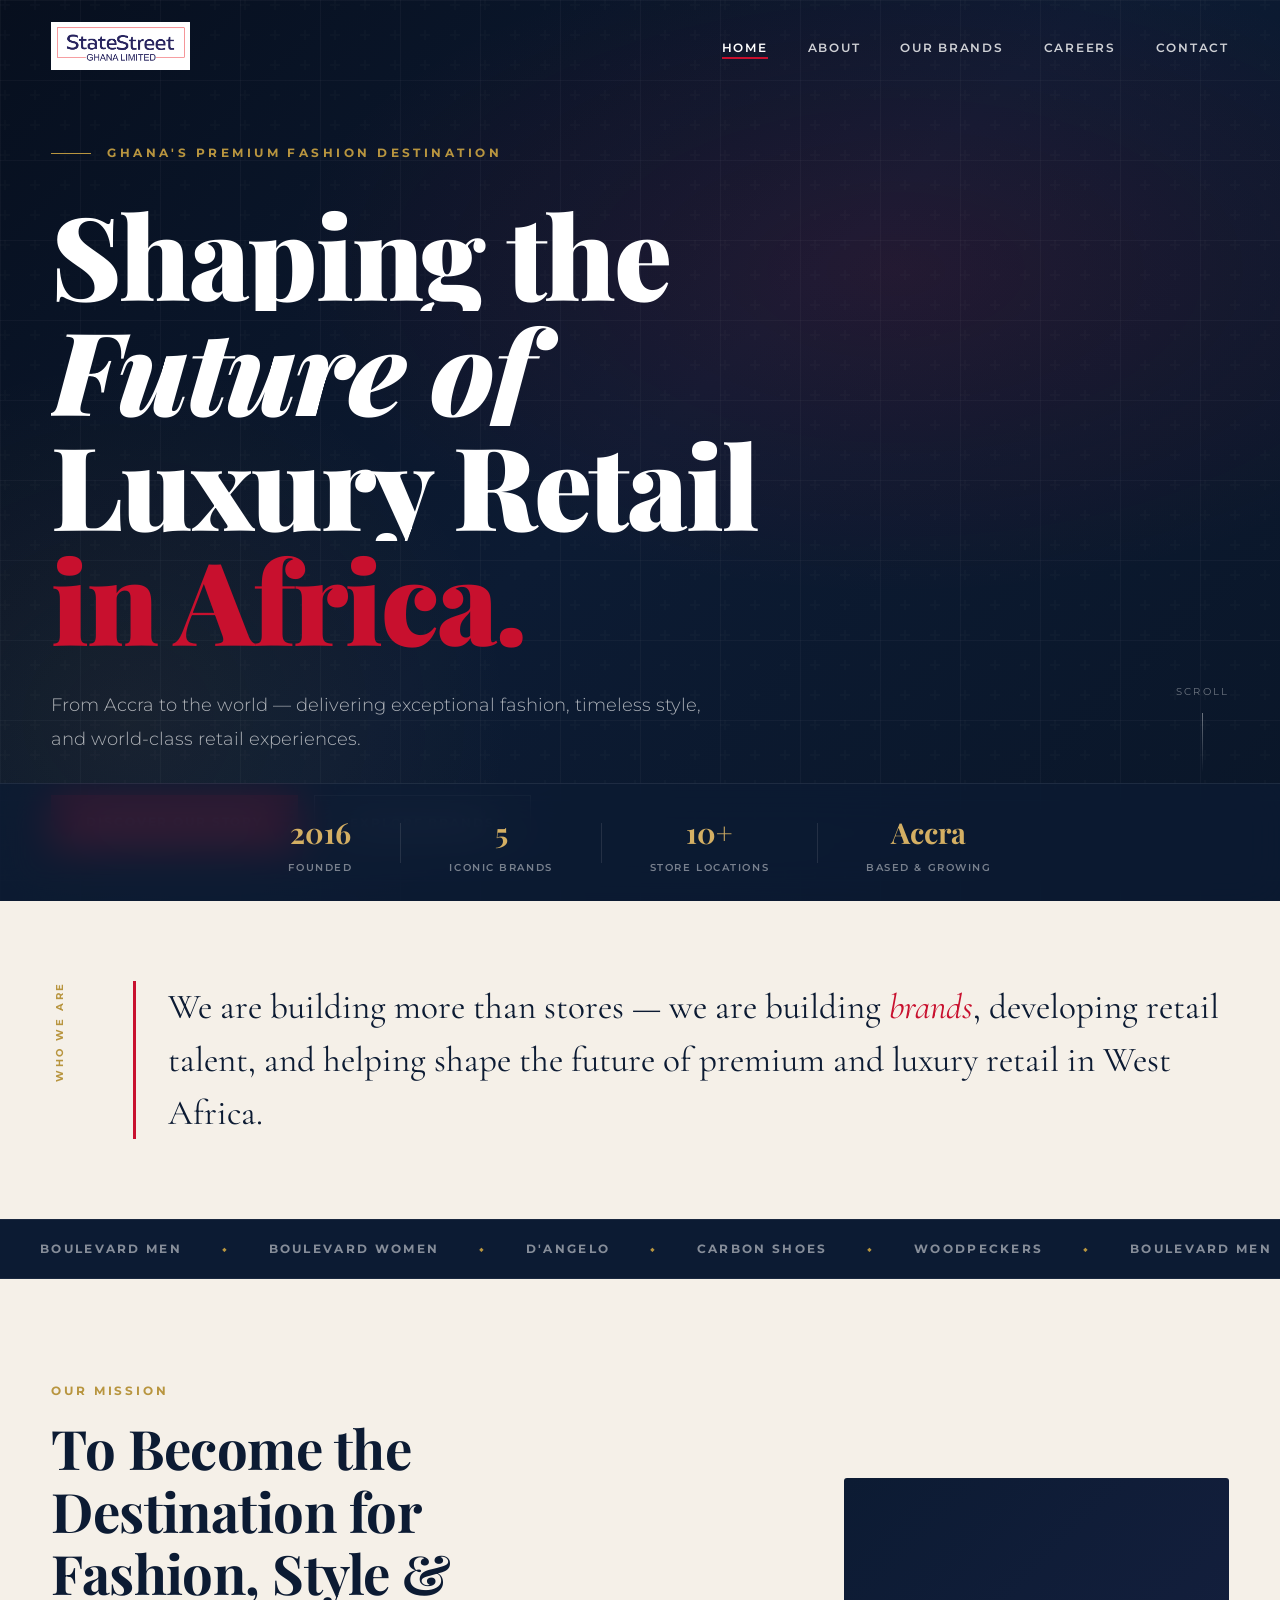
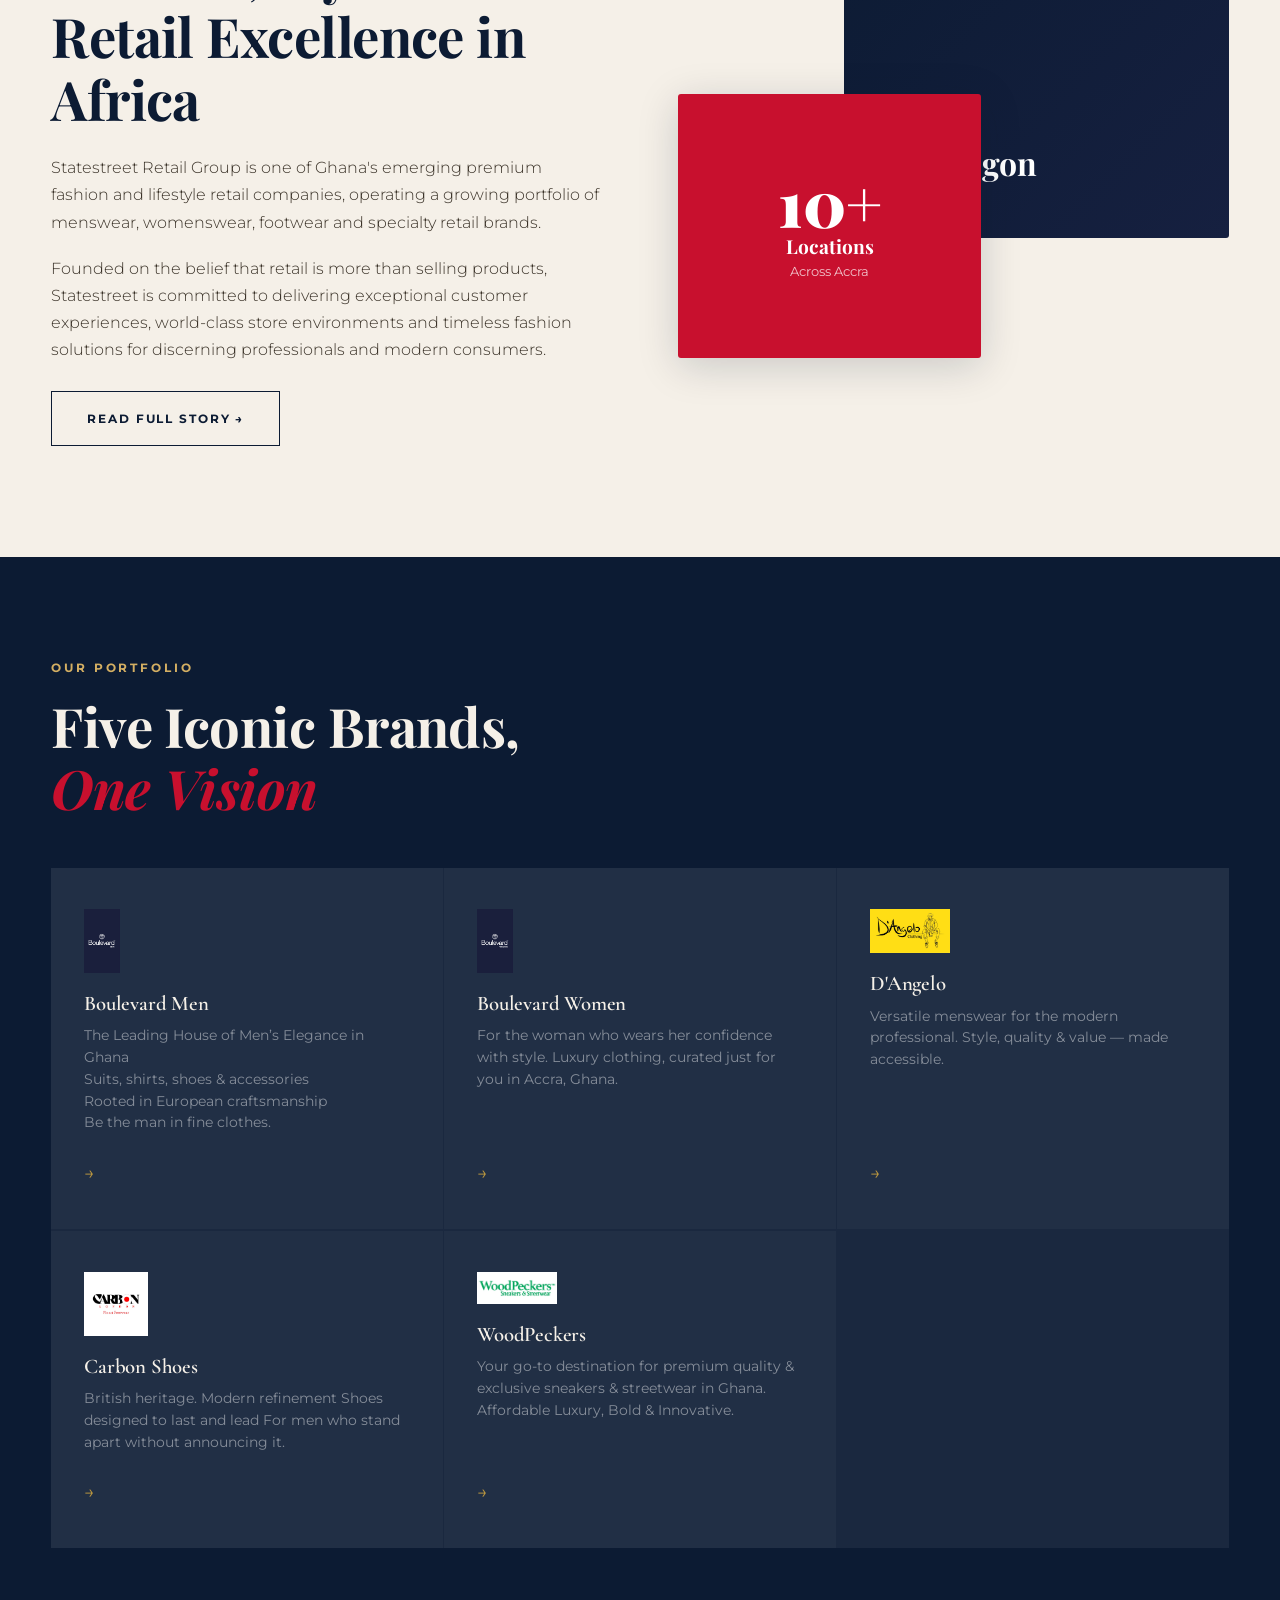
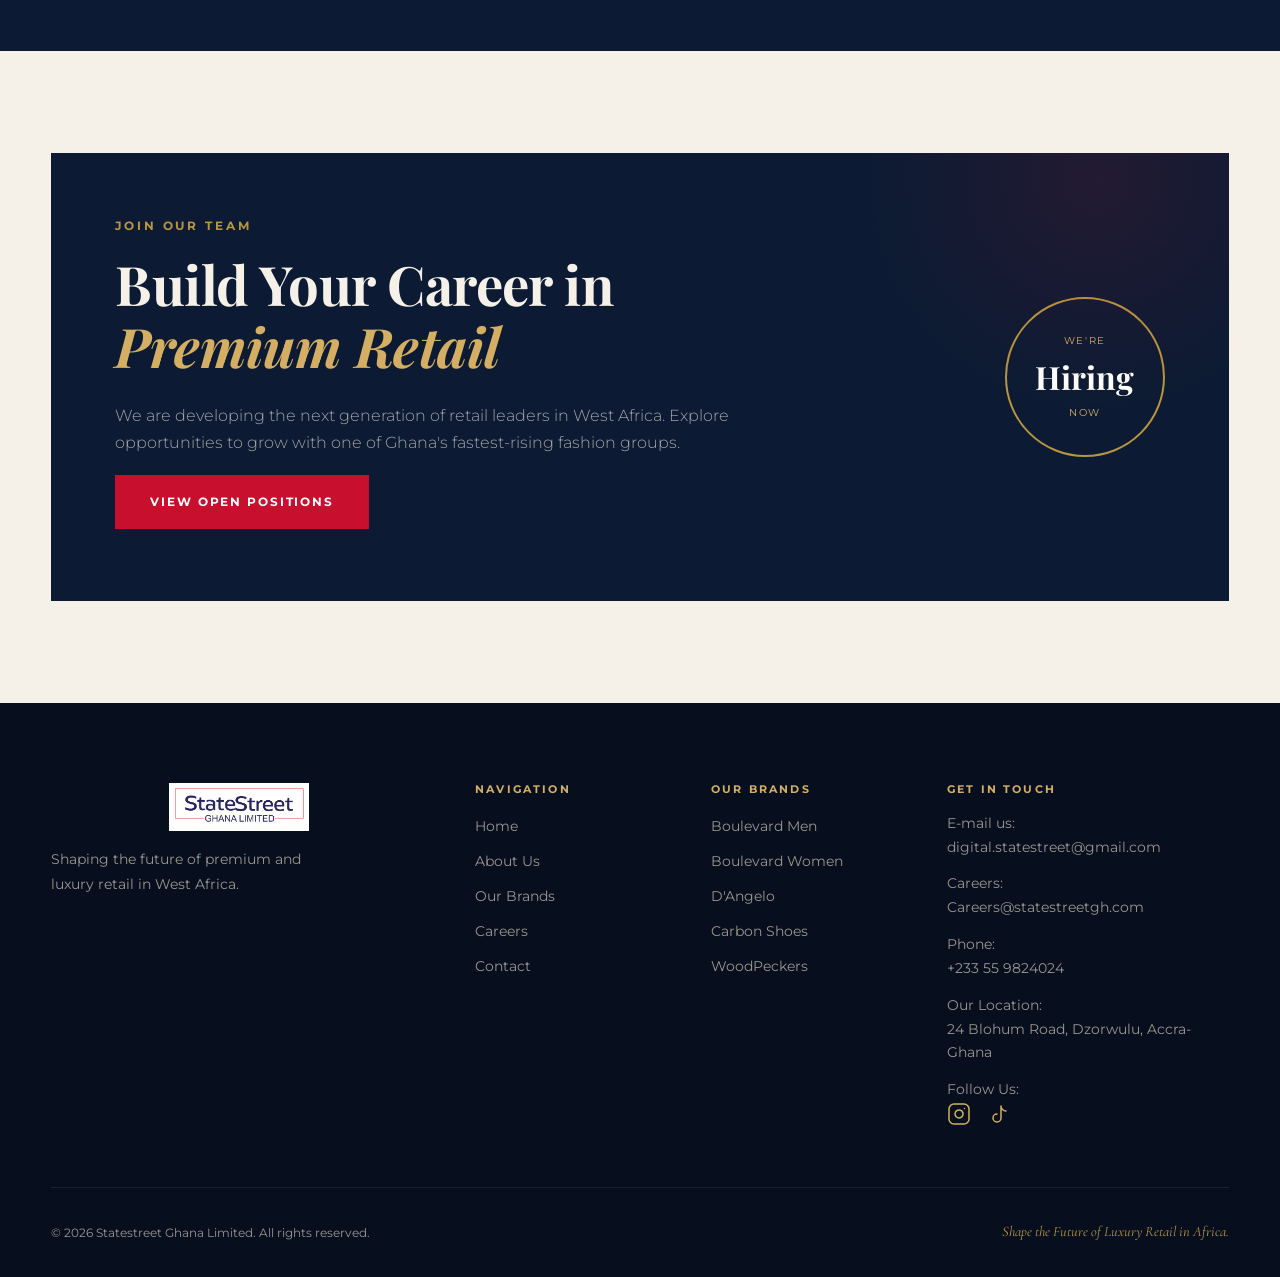
==== index.html @ 631b4ab9 "first commit" ====
<!DOCTYPE html>
<html lang="en">
<head>
  <meta charset="UTF-8" />
  <meta name="viewport" content="width=device-width, initial-scale=1.0" />
  <meta name="robots" content="index, follow" />
  <meta name="description" content="Statestreet Ghana Limited is a premium fashion destination in Accra, delivering luxury retail experiences across five curated brands." />
  <meta property="og:title" content="Statestreet Ghana Limited — Premium Fashion Retail" />
  <meta property="og:description" content="Statestreet Ghana Limited is a premium fashion destination in Accra, delivering luxury retail experiences across five curated brands." />
  <meta property="og:url" content="https://statestreetgh.com/" />
  <meta property="og:type" content="website" />
  <link rel="canonical" href="https://statestreetgh.com/" />
  <title>Statestreet Ghana Limited — Premium Fashion Retail</title>
  <link rel="stylesheet" href="css/global.css" />
  <link rel="stylesheet" href="css/home.css" />
  <link rel="preconnect" href="https://fonts.googleapis.com" />
  <link rel="preconnect" href="https://fonts.gstatic.com" crossorigin />
  <link href="https://fonts.googleapis.com/css2?family=Cormorant+Garamond:ital,wght@0,300;0,400;0,600;0,700;1,300;1,400&family=Montserrat:wght@300;400;500;600;700;800&family=Playfair+Display:ital,wght@0,700;0,900;1,700&display=swap" rel="stylesheet" />
</head>
<body>

  <!-- NAV -->
  <nav class="nav" id="mainNav">
    <div class="nav__logo"><a href="index.html"><img src="Statestreet.jpeg" alt="Statestreet logo" /></a></div>
    <button class="nav__hamburger" id="hamburger" aria-label="Menu">
      <span></span><span></span><span></span>
    </button>
    <ul class="nav__links" id="navLinks">
      <li><a href="index.html" class="active">Home</a></li>
      <li><a href="pages/about.html">About</a></li>
      <li><a href="pages/brands.html">Our Brands</a></li>
      <li><a href="pages/careers.html">Careers</a></li>
      <li><a href="pages/contact.html">Contact</a></li>
    </ul>
  </nav>

  <!-- HERO -->
  <section class="hero">
    <div class="hero__bg">
      <div class="hero__overlay"></div>
      <div class="hero__grid-lines"></div>
    </div>
    <div class="hero__content">
      <p class="hero__eyebrow">Ghana's Premium Fashion Destination</p>
      <h1 class="hero__title">
        <span class="line">Shaping the</span>
        <span class="line italic">Future of</span>
        <span class="line">Luxury Retail</span>
        <span class="line accent">in Africa.</span>
      </h1>
      <p class="hero__subtitle">
        From Accra to the world — delivering exceptional fashion, timeless style,<br />
        and world-class retail experiences.
      </p>
      <div class="hero__cta">
        <a href="pages/about.html" class="btn btn--primary">Discover Our Story</a>
        <a href="pages/brands.html" class="btn btn--ghost">Explore Brands</a>
      </div>
    </div>
    <div class="hero__scroll">
      <span>Scroll</span>
      <div class="scroll-line"></div>
    </div>
    <div class="hero__stat-strip">
      <div class="stat"><strong>2016</strong><span>Founded</span></div>
      <div class="stat-divider"></div>
      <div class="stat"><strong>5</strong><span>Iconic Brands</span></div>
      <div class="stat-divider"></div>
      <div class="stat"><strong>10+</strong><span>Store Locations</span></div>
      <div class="stat-divider"></div>
      <div class="stat"><strong>Accra</strong><span>Based & Growing</span></div>
    </div>
  </section>

  <!-- INTRO STATEMENT -->
  <section class="statement">
    <div class="container">
      <div class="statement__inner">
        <div class="statement__label">Who We Are</div>
        <blockquote class="statement__quote">
          We are building more than stores — we are building <em>brands</em>, developing retail talent, and helping shape the future of premium and luxury retail in West Africa.
        </blockquote>
      </div>
    </div>
  </section>

  <!-- BRANDS MARQUEE -->
  <section class="brands-marquee">
    <div class="marquee-track">
      <div class="marquee-inner">
        <span>Boulevard Men</span><span class="dot">◆</span>
        <span>Boulevard Women</span><span class="dot">◆</span>
        <span>D'Angelo</span><span class="dot">◆</span>
        <span>Carbon Shoes</span><span class="dot">◆</span>
        <span>WoodPeckers</span><span class="dot">◆</span>
        <span>Boulevard Men</span><span class="dot">◆</span>
        <span>Boulevard Women</span><span class="dot">◆</span>
        <span>D'Angelo</span><span class="dot">◆</span>
        <span>Carbon Shoes</span><span class="dot">◆</span>
        <span>WoodPeckers</span><span class="dot">◆</span>
      </div>
    </div>
  </section>

  <!-- ABOUT TEASER -->
  <section class="about-teaser section">
    <div class="container grid-2">
      <div class="about-teaser__text">
        <p class="section-label">Our Mission</p>
        <h2 class="section-title">To Become the Destination for Fashion, Style &amp; Retail Excellence in Africa</h2>
        <p class="body-text">
          Statestreet Retail Group is one of Ghana's emerging premium fashion and lifestyle retail companies, operating a growing portfolio of menswear, womenswear, footwear and specialty retail brands.
        </p>
        <p class="body-text">
          Founded on the belief that retail is more than selling products, Statestreet is committed to delivering exceptional customer experiences, world-class store environments and timeless fashion solutions for discerning professionals and modern consumers.
        </p>
        <a href="pages/about.html" class="btn btn--outlined">Read Full Story →</a>
      </div>
      <div class="about-teaser__visual">
        <div class="visual-card visual-card--1">
          <div class="vc-inner">
            <span class="vc-year">Est. 2016</span>
            <span class="vc-title">East Legon</span>
            <span class="vc-sub">Where it began</span>
          </div>
        </div>
        <div class="visual-card visual-card--2">
          <div class="vc-inner">
            <span class="vc-num">10+</span>
            <span class="vc-title">Locations</span>
            <span class="vc-sub">Across Accra</span>
          </div>
        </div>
      </div>
    </div>
  </section>

  <!-- BRANDS GRID -->
  <section class="brands-section section section--dark">
    <div class="container">
      <p class="section-label light">Our Portfolio</p>
      <h2 class="section-title light">Five Iconic Brands,<br /><em>One Vision</em></h2>
      <div class="brands-grid">
        <a href="pages/brands.html" class="brand-card">
          <div class="brand-card__icon"><img src="BoulevardMen.PNG" alt="Boulevard Men logo" /></div>
          <h3>Boulevard Men</h3>
          <p>The Leading House of Men’s Elegance in Ghana </p>
          <p>Suits, shirts, shoes & accessories</p>
          <p>Rooted in European craftsmanship</p>
          <p>Be the man in fine clothes.</p>
          <span class="brand-card__arrow">→</span>
        </a>
        <a href="pages/brands.html" class="brand-card">
          <div class="brand-card__icon"><img src="BoulevardWomen.PNG" alt="Boulevard Women logo" /></div>
          <h3>Boulevard Women</h3>
          <p>For the woman who wears her confidence with style. 
             Luxury clothing, curated just for you in Accra, Ghana.</p>
          <span class="brand-card__arrow">→</span>
        </a>
        <a href="pages/brands.html" class="brand-card">
          <div class="brand-card__icon"><img src="D'angelo.JPG.jpeg" alt="D'Angelo logo" /></div>
          <h3>D'Angelo</h3>
          <p>Versatile menswear for the modern professional.
             Style, quality & value — made accessible.</p>
          <span class="brand-card__arrow">→</span>
        </a>
        <a href="pages/brands.html" class="brand-card">
          <div class="brand-card__icon"><img src="Carbon.JPG.jpeg" alt="Carbon Shoes logo" /></div>
          <h3>Carbon Shoes</h3>
          <p>British heritage. Modern refinement
             Shoes designed to last and lead
             For men who stand apart without announcing it.</p>
          <span class="brand-card__arrow">→</span>
        </a>
        <a href="pages/brands.html" class="brand-card">
          <div class="brand-card__icon"><img src="Woodpeckers.PNG" alt="WoodPeckers logo" /></div>
          <h3>WoodPeckers</h3>
          <p>Your go-to destination for premium quality & exclusive sneakers & streetwear in Ghana.
            Affordable Luxury, Bold & Innovative.</p>
          <span class="brand-card__arrow">→</span>
        </a>
      </div>
    </div>
  </section>

  <!-- CAREERS CTA -->
  <section class="careers-cta section">
    <div class="container">
      <div class="careers-cta__inner">
        <div class="careers-cta__text">
          <p class="section-label">Join Our Team</p>
          <h2 class="section-title">Build Your Career in<br /><em>Premium Retail</em></h2>
          <p class="body-text">We are developing the next generation of retail leaders in West Africa. Explore opportunities to grow with one of Ghana's fastest-rising fashion groups.</p>
          <a href="pages/careers.html" class="btn btn--primary">View Open Positions</a>
        </div>
        <div class="careers-cta__badge">
          <div class="badge-ring">
            <span>We're</span>
            <strong>Hiring</strong>
            <span>Now</span>
          </div>
        </div>
      </div>
    </div>
  </section>

  <!-- FOOTER -->
  <footer class="footer">
    <div class="container">
      <div class="footer__top">
        <div class="footer__brand">
          <div class="footer__logo"><img src="Statestreet.jpeg" alt="Statestreet logo" /></div>
          <p>Shaping the future of premium and luxury retail in West Africa.</p>
        </div>
        <div class="footer__links">
          <h4>Navigation</h4>
          <ul>
            <li><a href="index.html">Home</a></li>
            <li><a href="pages/about.html">About Us</a></li>
            <li><a href="pages/brands.html">Our Brands</a></li>
            <li><a href="pages/careers.html">Careers</a></li>
            <li><a href="pages/contact.html">Contact</a></li>
          </ul>
        </div>
        <div class="footer__links">
          <h4>Our Brands</h4>
          <ul>
            <li><a href="pages/brands.html">Boulevard Men</a></li>
            <li><a href="pages/brands.html">Boulevard Women</a></li>
            <li><a href="pages/brands.html">D'Angelo</a></li>
            <li><a href="pages/brands.html">Carbon Shoes</a></li>
            <li><a href="pages/brands.html">WoodPeckers</a></li>
          </ul>
        </div>
        <div class="footer__contact">
          <h4>Get In Touch</h4>
          <p>E-mail us:<br /><a href="mailto:digital.statestreet@gmail.com">digital.statestreet@gmail.com</a></p>
          <p>Careers:<br /><a href="mailto:Careers@statestreetgh.com">Careers@statestreetgh.com</a></p>
          <p>Phone:<br /><a href="tel:+233559824024">+233 55 9824024</a></p>
          <p>Our Location:<br />24 Blohum Road, Dzorwulu, Accra-Ghana</p>
          <p>Follow Us:<br />
            <!-- Instagram -->
            <a href="https://www.instagram.com/statestreet.retailgroup" target="_blank" rel="noopener" class="footer-social-btn" aria-label="Instagram">
              <svg viewBox="0 0 24 24" stroke-linecap="round" stroke-linejoin="round"><rect x="2" y="2" width="20" height="20" rx="5"/><path d="M16 11.37A4 4 0 1 1 12.63 8 4 4 0 0 1 16 11.37z"/><line x1="17.5" y1="6.5" x2="17.51" y2="6.5"/></svg>
            </a>
            <!-- TikTok -->
            <a href="https://www.tiktok.com/@statestreetretailgroup?is_from_webapp=1&sender_device=pcheir" target="_blank" rel="noopener" class="footer-social-btn" aria-label="TikTok">
              <svg viewBox="0 0 24 24" stroke-linecap="round" stroke-linejoin="round"><path d="M9 12a4 4 0 1 0 4 4V4a5 5 0 0 0 5 5"/></svg>
            </a>
          </p>
        </div>
      </div>
      <div class="footer__bottom">
        <p>&copy; 2026 Statestreet Ghana Limited. All rights reserved.</p>
        <p class="footer__tagline">Shape the Future of Luxury Retail in Africa.</p>
      </div>
    </div>
  </footer>

  <script src="js/nav.js"></script>
  <script src="js/animations.js"></script>
</body>
</html>
---- css/global.css ----
/* ============================================================
   STATESTREET GHANA LIMITED — GLOBAL STYLES
   Colors: Navy #0C1B33 | Red #C8102E | Gold #B8953F | Cream #F5F0E8
   ============================================================ */

*, *::before, *::after { box-sizing: border-box; margin: 0; padding: 0; }

:root {
  --navy:      #0C1B33;
  --navy-deep: #070F1E;
  --navy-mid:  #162040;
  --red:       #C8102E;
  --red-dark:  #A00D24;
  --gold:      #B8953F;
  --gold-light:#D4AF63;
  --cream:     #F5F0E8;
  --white:     #FFFFFF;
  --grey-light:#E8E4DC;
  --grey-mid:  #9A9590;
  --text-dark: #1A1208;

  --font-display: 'Playfair Display', Georgia, serif;
  --font-heading: 'Cormorant Garamond', Georgia, serif;
  --font-body:    'Montserrat', sans-serif;

  --radius: 2px;
  --transition: 0.35s cubic-bezier(0.4, 0, 0.2, 1);
  --shadow: 0 8px 40px rgba(12,27,51,0.18);
  --shadow-gold: 0 4px 24px rgba(184,149,63,0.25);
}

html { scroll-behavior: smooth; }

body {
  font-family: var(--font-body);
  background: var(--cream);
  color: var(--navy);
  overflow-x: hidden;
  font-size: 16px;
  line-height: 1.7;
}

/* ── TYPOGRAPHY ── */
h1, h2, h3, h4 {
  font-family: var(--font-display);
  line-height: 1.15;
  letter-spacing: -0.01em;
}

.section-label {
  font-family: var(--font-body);
  font-size: 0.72rem;
  font-weight: 700;
  letter-spacing: 0.25em;
  text-transform: uppercase;
  color: var(--gold);
  margin-bottom: 1rem;
  display: block;
}
.section-label.light { color: var(--gold-light); }

.section-title {
  font-size: clamp(2rem, 5vw, 3.4rem);
  font-weight: 700;
  color: var(--navy);
  margin-bottom: 1.5rem;
}
.section-title.light { color: var(--cream); }
.section-title em { font-style: italic; color: var(--red); }

.body-text {
  font-size: 1rem;
  color: #3A3228;
  margin-bottom: 1.2rem;
  font-weight: 300;
  max-width: 56ch;
}

/* ── LAYOUT ── */
.container {
  max-width: 1280px;
  margin: 0 auto;
  padding: 0 clamp(1.2rem, 4vw, 4rem);
}

.section {
  padding: clamp(4rem, 8vw, 8rem) 0;
}
.section--dark {
  background: var(--navy);
}

.grid-2 {
  display: grid;
  grid-template-columns: 1fr 1fr;
  gap: clamp(2rem, 6vw, 6rem);
  align-items: center;
}

/* ── BUTTONS ── */
.btn {
  display: inline-block;
  font-family: var(--font-body);
  font-size: 0.78rem;
  font-weight: 700;
  letter-spacing: 0.15em;
  text-transform: uppercase;
  padding: 1rem 2.2rem;
  text-decoration: none;
  transition: var(--transition);
  cursor: pointer;
  border: none;
  position: relative;
  overflow: hidden;
}

.btn--primary {
  background: var(--red);
  color: var(--white);
}
.btn--primary::after {
  content: '';
  position: absolute;
  inset: 0;
  background: var(--red-dark);
  transform: scaleX(0);
  transform-origin: left;
  transition: transform 0.3s ease;
  z-index: 0;
}
.btn--primary:hover::after { transform: scaleX(1); }
.btn--primary span, .btn--primary { z-index: 1; }
.btn--primary:hover { color: var(--white); }

.btn--ghost {
  background: transparent;
  color: var(--white);
  border: 1.5px solid rgba(255,255,255,0.5);
}
.btn--ghost:hover {
  background: rgba(255,255,255,0.1);
  border-color: var(--white);
}

.btn--outlined {
  background: transparent;
  color: var(--navy);
  border: 1.5px solid var(--navy);
  margin-top: 0.5rem;
}
.btn--outlined:hover {
  background: var(--navy);
  color: var(--cream);
}

/* ── NAV ── */
.nav {
  position: fixed;
  top: 0;
  left: 0;
  right: 0;
  z-index: 1000;
  display: flex;
  align-items: center;
  justify-content: space-between;
  padding: 1.4rem clamp(1.2rem, 4vw, 4rem);
  transition: background 0.4s ease, padding 0.4s ease, box-shadow 0.4s ease;
}
.nav.scrolled {
  background: var(--navy-deep);
  padding-top: 1rem;
  padding-bottom: 1rem;
  box-shadow: 0 4px 30px rgba(0,0,0,0.4);
}

.nav__logo a {
  text-decoration: none;
  display: flex;
  flex-direction: column;
  line-height: 1;
}
.nav__logo img,
.footer__logo img {
  width: auto;
  max-height: 3rem;
  max-width: 10rem;
  object-fit: contain;
  display: block;
}
.footer__logo {
  display: flex;
  align-items: center;
}
.logo-state {
  font-family: var(--font-display);
  font-size: 1.5rem;
  font-weight: 700;
  color: var(--white);
  letter-spacing: 0.02em;
}
.logo-state em {
  font-style: italic;
  color: var(--red);
}
.logo-sub {
  font-family: var(--font-body);
  font-size: 0.5rem;
  letter-spacing: 0.3em;
  text-transform: uppercase;
  color: var(--gold-light);
  margin-top: 2px;
}

.nav__links {
  list-style: none;
  display: flex;
  gap: 2.5rem;
}
.nav__links a {
  font-family: var(--font-body);
  font-size: 0.72rem;
  font-weight: 600;
  letter-spacing: 0.15em;
  text-transform: uppercase;
  color: rgba(255,255,255,0.8);
  text-decoration: none;
  transition: color 0.25s;
  position: relative;
}
.nav__links a::after {
  content: '';
  position: absolute;
  bottom: -4px;
  left: 0;
  right: 0;
  height: 1.5px;
  background: var(--red);
  transform: scaleX(0);
  transition: transform 0.3s ease;
}
.nav__links a:hover,
.nav__links a.active { color: var(--white); }
.nav__links a:hover::after,
.nav__links a.active::after { transform: scaleX(1); }

.nav__hamburger {
  display: none;
  flex-direction: column;
  gap: 5px;
  background: none;
  border: none;
  cursor: pointer;
  padding: 4px;
}
.nav__hamburger span {
  display: block;
  width: 24px;
  height: 2px;
  background: var(--white);
  transition: var(--transition);
}

/* ── FOOTER ── */
.footer {
  background: var(--navy-deep);
  color: var(--grey-mid);
  padding: 5rem 0 2rem;
}
.footer__top {
  display: grid;
  grid-template-columns: 2fr 1fr 1fr 1.5fr;
  gap: 3rem;
  padding-bottom: 3rem;
  border-bottom: 1px solid rgba(255,255,255,0.08);
  margin-bottom: 2rem;
}
.footer__brand p {
  font-size: 0.9rem;
  margin-top: 1rem;
  line-height: 1.7;
  max-width: 28ch;
}
.footer__logo {
  display: flex;
  flex-direction: column;
  margin-bottom: 0.5rem;
}
.footer h4 {
  font-family: var(--font-body);
  font-size: 0.68rem;
  font-weight: 700;
  letter-spacing: 0.2em;
  text-transform: uppercase;
  color: var(--gold-light);
  margin-bottom: 1rem;
}
.footer-social-btn {
  display: inline-block;
  width: 1.5rem;
  height: 1.5rem;
  margin-right: 0.8rem;
  vertical-align: middle;
}
.footer-social-btn svg {
  width: 100%;
  height: 100%;
  stroke: var(--gold-light);
  stroke-width: 1.5;
  fill: none;
  transition: stroke 0.3s ease;
}
.footer-social-btn:hover svg {
  stroke: var(--red);
}
.footer ul { list-style: none; }
.footer ul li { margin-bottom: 0.5rem; }
.footer a {
  color: var(--grey-mid);
  text-decoration: none;
  font-size: 0.88rem;
  transition: color 0.25s;
}
.footer a:hover { color: var(--white); }
.footer__contact p {
  font-size: 0.88rem;
  margin-bottom: 0.8rem;
}
.footer__bottom {
  display: flex;
  justify-content: space-between;
  align-items: center;
  font-size: 0.78rem;
}
.footer__tagline {
  font-family: var(--font-heading);
  font-style: italic;
  color: var(--gold);
  font-size: 0.9rem;
}

/* ── ANIMATIONS ── */
.fade-in {
  opacity: 0;
  transform: translateY(30px);
  transition: opacity 0.7s ease, transform 0.7s ease;
}
.fade-in.visible {
  opacity: 1;
  transform: translateY(0);
}
.fade-in-delay-1 { transition-delay: 0.15s; }
.fade-in-delay-2 { transition-delay: 0.3s; }
.fade-in-delay-3 { transition-delay: 0.45s; }

/* ── MOBILE ── */
@media (max-width: 900px) {
  .grid-2 { grid-template-columns: 1fr; }
  .footer__top { grid-template-columns: 1fr 1fr; }
}
@media (max-width: 680px) {
  .nav__links {
    display: none;
    flex-direction: column;
    position: absolute;
    top: 100%;
    left: 0; right: 0;
    background: var(--navy-deep);
    padding: 2rem clamp(1.2rem, 4vw, 4rem);
    gap: 1.4rem;
  }
  .nav__links.open { display: flex; }
  .nav__hamburger { display: flex; }
  .footer__top { grid-template-columns: 1fr; gap: 2rem; }
  .footer__bottom { flex-direction: column; gap: 0.5rem; text-align: center; }
}
---- css/home.css ----
/* ============================================================
   HOME PAGE STYLES
   ============================================================ */

/* ── HERO ── */
.hero {
  position: relative;
  min-height: 100vh;
  display: flex;
  flex-direction: column;
  justify-content: center;
  overflow: hidden;
  background: var(--navy-deep);
}

.hero__bg {
  position: absolute;
  inset: 0;
  background:
    radial-gradient(ellipse 80% 60% at 70% 30%, rgba(200,16,46,0.12) 0%, transparent 60%),
    radial-gradient(ellipse 60% 80% at 10% 80%, rgba(184,149,63,0.08) 0%, transparent 50%),
    linear-gradient(135deg, #070F1E 0%, #0C1B33 50%, #0A1628 100%);
}

.hero__overlay {
  position: absolute;
  inset: 0;
  background: url("data:image/svg+xml,%3Csvg width='60' height='60' viewBox='0 0 60 60' xmlns='http://www.w3.org/2000/svg'%3E%3Cg fill='none' fill-rule='evenodd'%3E%3Cg fill='%23ffffff' fill-opacity='0.015'%3E%3Cpath d='M36 34v-4h-2v4h-4v2h4v4h2v-4h4v-2h-4zm0-30V0h-2v4h-4v2h4v4h2V6h4V4h-4zM6 34v-4H4v4H0v2h4v4h2v-4h4v-2H6zM6 4V0H4v4H0v2h4v4h2V6h4V4H6z'/%3E%3C/g%3E%3C/g%3E%3C/svg%3E");
}

.hero__grid-lines {
  position: absolute;
  inset: 0;
  background-image:
    linear-gradient(rgba(255,255,255,0.03) 1px, transparent 1px),
    linear-gradient(90deg, rgba(255,255,255,0.03) 1px, transparent 1px);
  background-size: 80px 80px;
}

.hero__content {
  position: relative;
  z-index: 2;
  padding: clamp(1.2rem, 4vw, 4rem);
  padding-top: 9rem;
  max-width: 1280px;
  margin: 0 auto;
  width: 100%;
}

.hero__eyebrow {
  font-family: var(--font-body);
  font-size: 0.72rem;
  font-weight: 700;
  letter-spacing: 0.3em;
  text-transform: uppercase;
  color: var(--gold);
  margin-bottom: 2rem;
  display: flex;
  align-items: center;
  gap: 1rem;
  animation: fadeSlideUp 0.8s ease 0.2s both;
}
.hero__eyebrow::before {
  content: '';
  width: 40px;
  height: 1px;
  background: var(--gold);
}

.hero__title {
  font-family: var(--font-display);
  font-size: clamp(3rem, 9vw, 8rem);
  font-weight: 900;
  line-height: 1.0;
  color: var(--white);
  margin-bottom: 2rem;
  letter-spacing: -0.02em;
}
.hero__title .line {
  display: block;
  overflow: hidden;
}
.hero__title .line:nth-child(1) { animation: fadeSlideUp 0.8s ease 0.3s both; }
.hero__title .line:nth-child(2) { animation: fadeSlideUp 0.8s ease 0.45s both; }
.hero__title .line:nth-child(3) { animation: fadeSlideUp 0.8s ease 0.6s both; }
.hero__title .line:nth-child(4) { animation: fadeSlideUp 0.8s ease 0.75s both; }
.hero__title .italic { font-style: italic; }
.hero__title .accent { color: var(--red); }

.hero__subtitle {
  font-size: clamp(0.95rem, 1.8vw, 1.15rem);
  color: rgba(255,255,255,0.65);
  margin-bottom: 2.5rem;
  font-weight: 300;
  line-height: 1.8;
  animation: fadeSlideUp 0.8s ease 0.9s both;
}

.hero__cta {
  display: flex;
  gap: 1rem;
  flex-wrap: wrap;
  animation: fadeSlideUp 0.8s ease 1.05s both;
}

.hero__scroll {
  position: absolute;
  bottom: 8rem;
  right: clamp(1.2rem, 4vw, 4rem);
  display: flex;
  flex-direction: column;
  align-items: center;
  gap: 0.75rem;
  color: rgba(255,255,255,0.4);
  font-size: 0.65rem;
  letter-spacing: 0.2em;
  text-transform: uppercase;
  z-index: 2;
  animation: fadeSlideUp 1s ease 1.4s both;
}
.scroll-line {
  width: 1px;
  height: 60px;
  background: linear-gradient(to bottom, rgba(255,255,255,0.4), transparent);
  animation: scrollPulse 2s ease infinite;
}

.hero__stat-strip {
  position: absolute;
  bottom: 0;
  left: 0;
  right: 0;
  z-index: 2;
  background: rgba(12,27,51,0.8);
  backdrop-filter: blur(20px);
  border-top: 1px solid rgba(255,255,255,0.08);
  display: flex;
  align-items: center;
  justify-content: center;
  gap: 0;
  animation: fadeSlideUp 0.8s ease 1.2s both;
}
.stat {
  display: flex;
  flex-direction: column;
  align-items: center;
  padding: 1.5rem 3rem;
  text-align: center;
}
.stat strong {
  font-family: var(--font-display);
  font-size: 1.8rem;
  font-weight: 700;
  color: var(--gold-light);
}
.stat span {
  font-size: 0.65rem;
  font-weight: 600;
  letter-spacing: 0.15em;
  text-transform: uppercase;
  color: rgba(255,255,255,0.45);
  margin-top: 2px;
}
.stat-divider {
  width: 1px;
  height: 40px;
  background: rgba(255,255,255,0.1);
}

/* ── STATEMENT ── */
.statement {
  padding: 5rem 0;
  background: var(--cream);
}
.statement__inner {
  display: flex;
  gap: 4rem;
  align-items: flex-start;
}
.statement__label {
  font-family: var(--font-body);
  font-size: 0.65rem;
  font-weight: 700;
  letter-spacing: 0.25em;
  text-transform: uppercase;
  color: var(--gold);
  writing-mode: vertical-lr;
  transform: rotate(180deg);
  flex-shrink: 0;
  padding-top: 0.5rem;
}
.statement__quote {
  font-family: var(--font-heading);
  font-size: clamp(1.4rem, 3vw, 2.2rem);
  font-weight: 400;
  line-height: 1.5;
  color: var(--navy);
  border-left: 3px solid var(--red);
  padding-left: 2rem;
  font-style: normal;
}
.statement__quote em {
  font-style: italic;
  color: var(--red);
}

/* ── BRANDS MARQUEE ── */
.brands-marquee {
  background: var(--navy);
  padding: 1.2rem 0;
  overflow: hidden;
  border-top: 1px solid rgba(255,255,255,0.06);
  border-bottom: 1px solid rgba(255,255,255,0.06);
}
.marquee-track { overflow: hidden; }
.marquee-inner {
  display: flex;
  gap: 0;
  white-space: nowrap;
  animation: marqueeScroll 28s linear infinite;
}
.marquee-inner span {
  font-family: var(--font-body);
  font-size: 0.72rem;
  font-weight: 700;
  letter-spacing: 0.2em;
  text-transform: uppercase;
  color: rgba(255,255,255,0.5);
  padding: 0 2.5rem;
}
.marquee-inner .dot {
  color: var(--gold);
  font-size: 0.5rem;
  padding: 0;
  display: flex;
  align-items: center;
}

/* ── ABOUT TEASER ── */
.about-teaser__visual {
  position: relative;
  height: 480px;
}
.visual-card {
  position: absolute;
  border-radius: 3px;
}
.visual-card--1 {
  width: 70%;
  height: 75%;
  background: linear-gradient(135deg, var(--navy) 0%, var(--navy-mid) 100%);
  top: 0;
  right: 0;
  display: flex;
  align-items: flex-end;
  padding: 2rem;
}
.visual-card--2 {
  width: 55%;
  height: 55%;
  background: var(--red);
  bottom: 0;
  left: 0;
  display: flex;
  align-items: center;
  justify-content: center;
  box-shadow: var(--shadow);
}
.vc-inner {
  display: flex;
  flex-direction: column;
}
.vc-year {
  font-family: var(--font-body);
  font-size: 0.65rem;
  letter-spacing: 0.2em;
  text-transform: uppercase;
  color: var(--gold-light);
  margin-bottom: 0.3rem;
}
.vc-title {
  font-family: var(--font-display);
  font-size: 2rem;
  font-weight: 700;
  color: var(--white);
  line-height: 1;
}
.vc-sub {
  font-size: 0.8rem;
  color: rgba(255,255,255,0.6);
  margin-top: 0.3rem;
}
.visual-card--2 .vc-inner { text-align: center; }
.vc-num {
  font-family: var(--font-display);
  font-size: 4rem;
  font-weight: 900;
  color: var(--white);
  line-height: 1;
}
.visual-card--2 .vc-title {
  font-size: 1.2rem;
  margin-top: 0.2rem;
}
.visual-card--2 .vc-sub { color: rgba(255,255,255,0.75); }

/* ── BRANDS GRID ── */
.brands-grid {
  display: grid;
  grid-template-columns: repeat(3, 1fr);
  gap: 1.5px;
  margin-top: 3rem;
  background: rgba(255,255,255,0.06);
}
.brand-card {
  background: rgba(255,255,255,0.03);
  padding: 2.5rem 2rem;
  text-decoration: none;
  display: flex;
  flex-direction: column;
  transition: background 0.3s ease;
  position: relative;
  overflow: hidden;
  border: 1.5px solid transparent;
}
.brand-card::before {
  content: '';
  position: absolute;
  bottom: 0;
  left: 0;
  right: 0;
  height: 2px;
  background: var(--red);
  transform: scaleX(0);
  transform-origin: left;
  transition: transform 0.35s ease;
}
.brand-card:hover { background: rgba(255,255,255,0.06); }
.brand-card:hover::before { transform: scaleX(1); }

.brand-card__icon {
  font-family: var(--font-display);
  font-size: 2.5rem;
  font-weight: 900;
  color: rgba(184,149,63,0.15);
  line-height: 1;
  margin-bottom: 1.2rem;
  transition: color 0.3s;
}
.brand-card__icon img {
  width: auto;
  max-width: 5rem;
  max-height: 4rem;
  object-fit: contain;
  display: block;
}
.brand-card:hover .brand-card__icon { color: rgba(184,149,63,0.35); }
.brand-card h3 {
  font-family: var(--font-heading);
  font-size: 1.3rem;
  font-weight: 600;
  color: var(--cream);
  margin-bottom: 0.6rem;
}
.brand-card p {
  font-size: 0.85rem;
  color: rgba(255,255,255,0.45);
  line-height: 1.6;
  flex: 1;
}
.brand-card__arrow {
  display: inline-block;
  margin-top: 1.5rem;
  font-size: 1.1rem;
  color: var(--gold);
  transform: translateX(0);
  transition: transform 0.3s ease;
}
.brand-card:hover .brand-card__arrow { transform: translateX(6px); }

/* ── CAREERS CTA ── */
.careers-cta__inner {
  display: flex;
  align-items: center;
  justify-content: space-between;
  gap: 4rem;
  padding: 4rem;
  background: var(--navy);
  position: relative;
  overflow: hidden;
}
.careers-cta__inner::before {
  content: '';
  position: absolute;
  top: -50%;
  right: -10%;
  width: 500px;
  height: 500px;
  background: radial-gradient(ellipse, rgba(200,16,46,0.12) 0%, transparent 65%);
  pointer-events: none;
}
.careers-cta .section-title,
.careers-cta .body-text { color: var(--cream); }
.careers-cta .body-text { color: rgba(245,240,232,0.65); }
.careers-cta .section-title em { color: var(--gold-light); }

.badge-ring {
  width: 160px;
  height: 160px;
  border-radius: 50%;
  border: 2px solid var(--gold);
  display: flex;
  flex-direction: column;
  align-items: center;
  justify-content: center;
  flex-shrink: 0;
  text-align: center;
  animation: badgeSpin 20s linear infinite;
}
.badge-ring span {
  font-family: var(--font-body);
  font-size: 0.65rem;
  letter-spacing: 0.15em;
  text-transform: uppercase;
  color: var(--gold-light);
}
.badge-ring strong {
  font-family: var(--font-display);
  font-size: 2rem;
  color: var(--white);
  display: block;
}

/* ── KEYFRAMES ── */
@keyframes fadeSlideUp {
  from { opacity: 0; transform: translateY(20px); }
  to   { opacity: 1; transform: translateY(0); }
}
@keyframes marqueeScroll {
  from { transform: translateX(0); }
  to   { transform: translateX(-50%); }
}
@keyframes scrollPulse {
  0%,100% { opacity: 0.4; transform: scaleY(1); }
  50%      { opacity: 1;   transform: scaleY(1.1); }
}
@keyframes badgeSpin {
  from { transform: rotate(0deg); }
  to   { transform: rotate(360deg); }
}

/* ── RESPONSIVE ── */
@media (max-width: 900px) {
  .about-teaser__visual { height: 340px; }
  .brands-grid { grid-template-columns: repeat(2, 1fr); }
  .statement__inner { flex-direction: column; gap: 1.5rem; }
  .statement__label { writing-mode: horizontal-tb; transform: none; }
  .statement__quote { border-left: none; border-top: 3px solid var(--red); padding-left: 0; padding-top: 1rem; }
  .careers-cta__inner { flex-direction: column; text-align: center; padding: 3rem 2rem; }
  .stat { padding: 1.2rem 1.5rem; }
}
@media (max-width: 600px) {
  .hero__stat-strip { flex-wrap: wrap; }
  .brands-grid { grid-template-columns: 1fr; }
  .hero__title { font-size: clamp(2.5rem, 14vw, 5rem); }
}
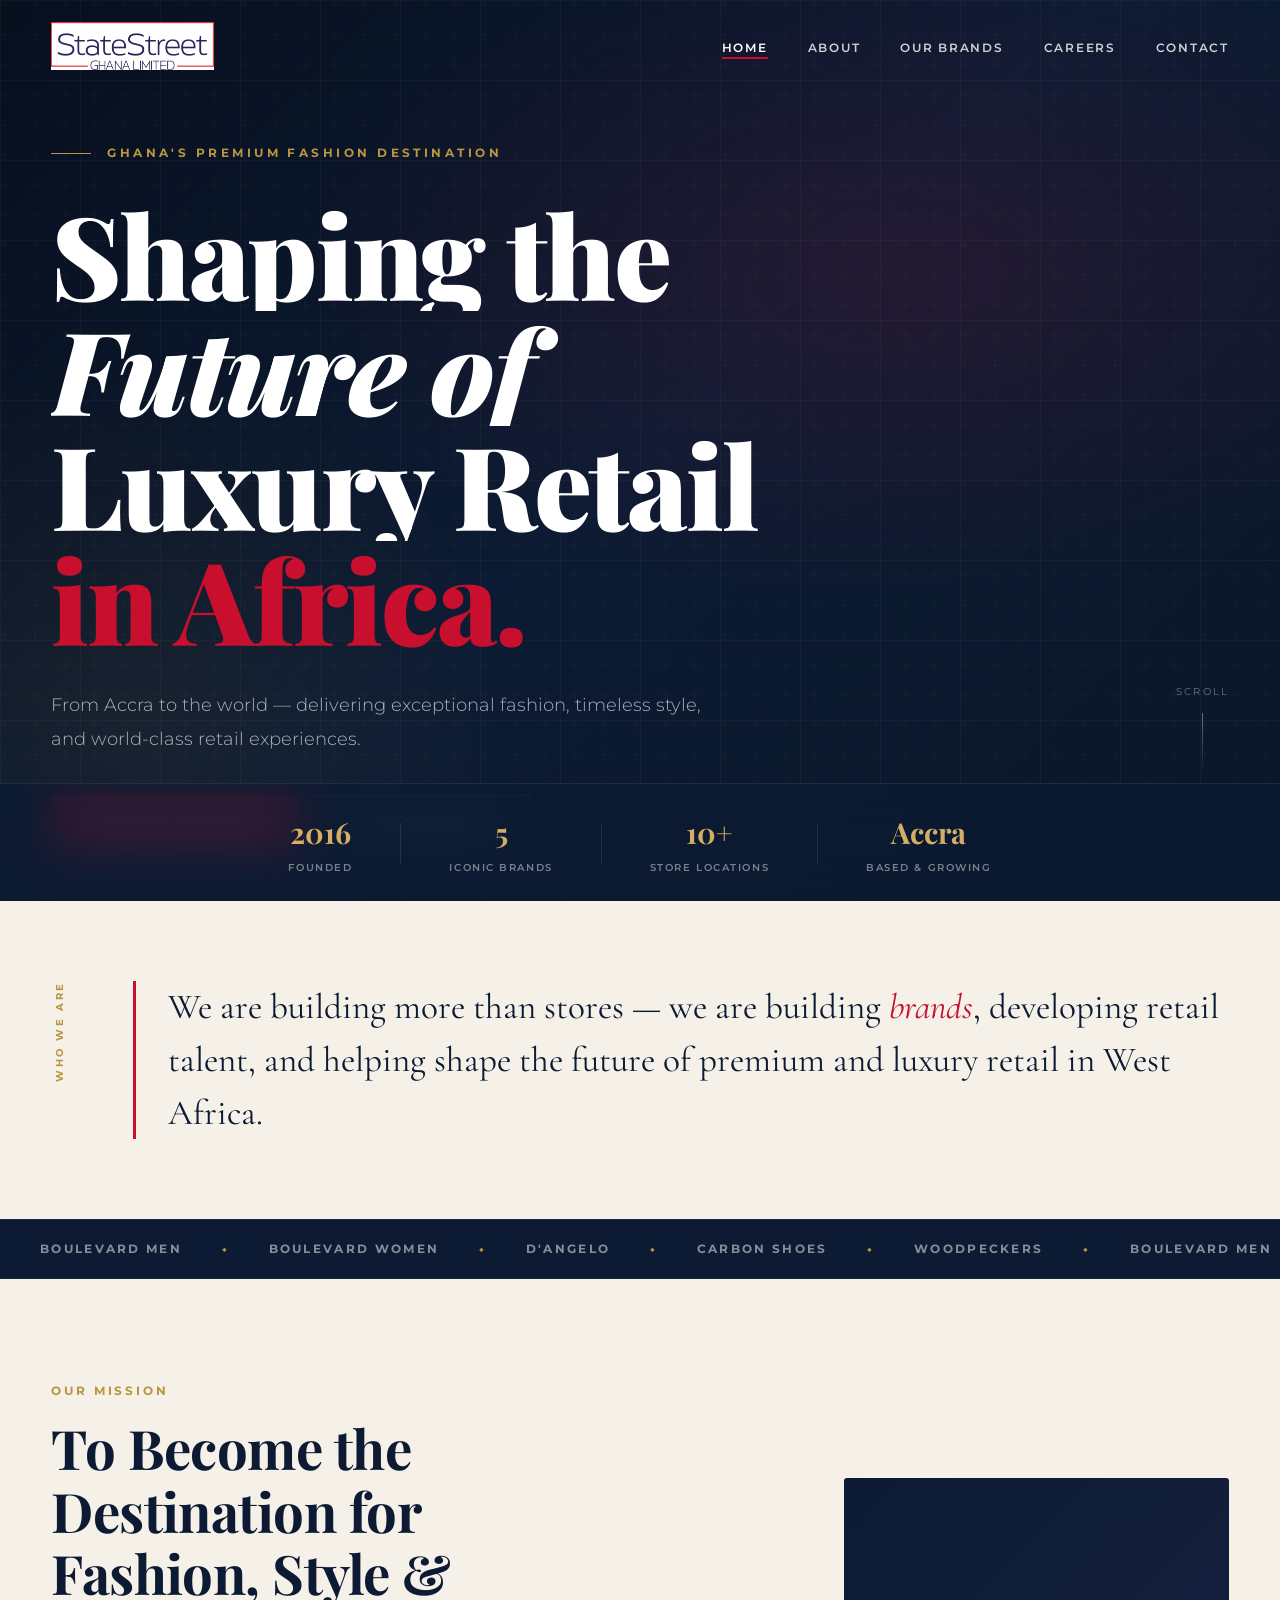
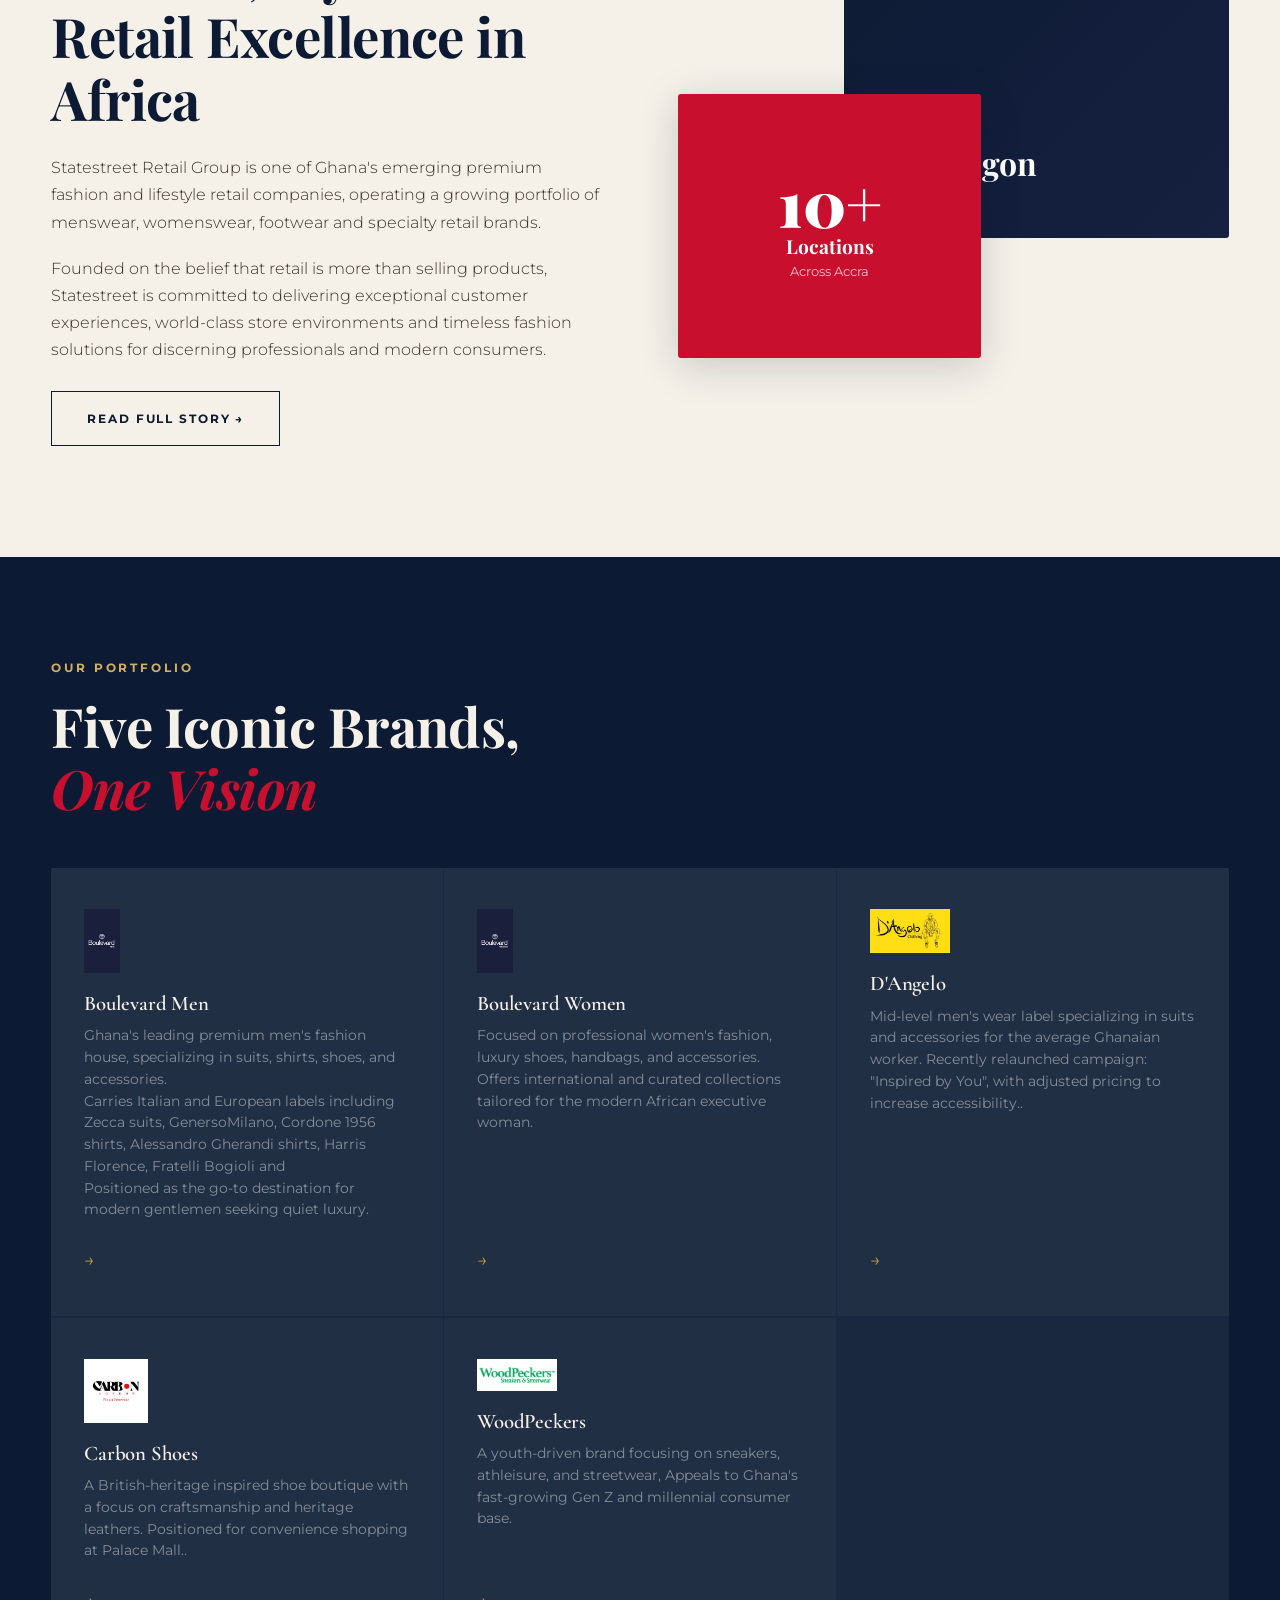
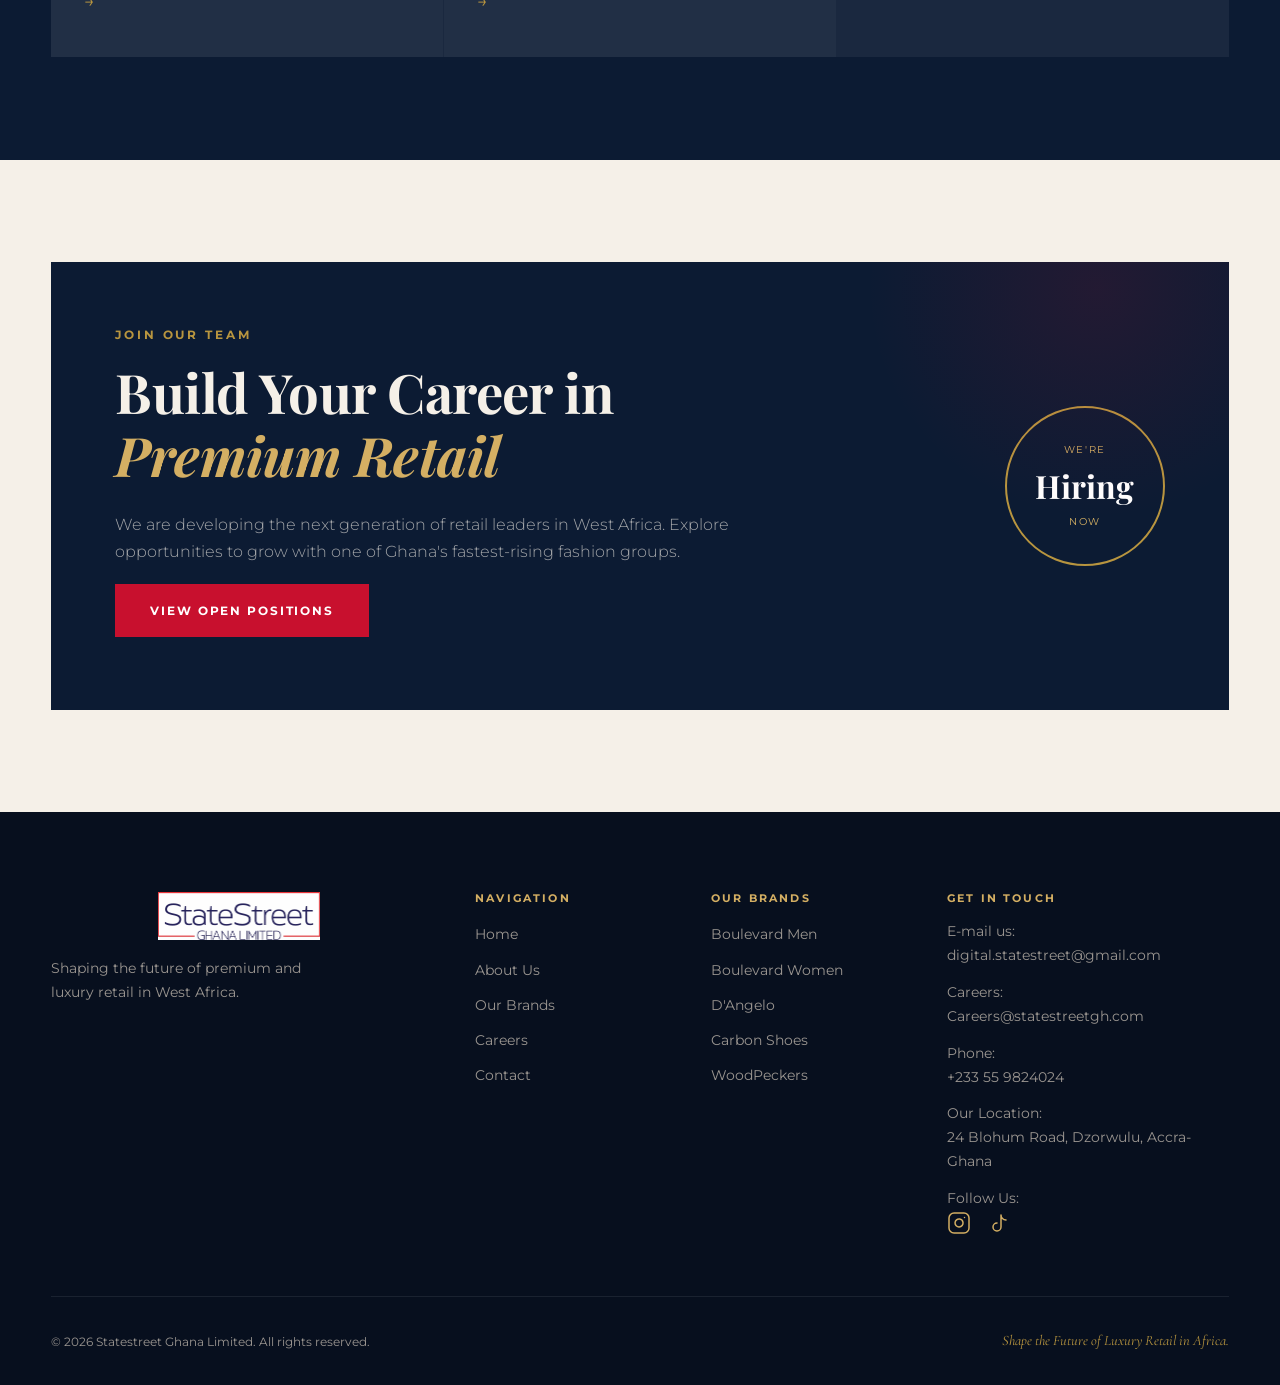
==== commit 35296ebb: "feat(Statestreet): added about and gallery to brand page" ====
--- a/index.html
+++ b/index.html
@@ -3,6 +3,7 @@
 <head>
   <meta charset="UTF-8" />
   <meta name="viewport" content="width=device-width, initial-scale=1.0" />
+  <meta name="color-scheme" content="only light" />
   <meta name="robots" content="index, follow" />
   <meta name="description" content="Statestreet Ghana Limited is a premium fashion destination in Accra, delivering luxury retail experiences across five curated brands." />
   <meta property="og:title" content="Statestreet Ghana Limited — Premium Fashion Retail" />
@@ -144,39 +145,38 @@
         <a href="pages/brands.html" class="brand-card">
           <div class="brand-card__icon"><img src="BoulevardMen.PNG" alt="Boulevard Men logo" /></div>
           <h3>Boulevard Men</h3>
-          <p>The Leading House of Men’s Elegance in Ghana </p>
-          <p>Suits, shirts, shoes & accessories</p>
-          <p>Rooted in European craftsmanship</p>
-          <p>Be the man in fine clothes.</p>
+          <p>Ghana's leading premium men's fashion house, specializing in suits, shirts, shoes, and accessories.</p>
+          <p>Carries Italian and European labels including Zecca suits, GenersoMilano, Cordone 1956 shirts, Alessandro Gherandi shirts, Harris</p>
+          <p>Florence, Fratelli Bogioli and</p>
+          <p>Positioned as the go-to destination for modern gentlemen seeking quiet luxury.</p>
           <span class="brand-card__arrow">→</span>
         </a>
         <a href="pages/brands.html" class="brand-card">
           <div class="brand-card__icon"><img src="BoulevardWomen.PNG" alt="Boulevard Women logo" /></div>
           <h3>Boulevard Women</h3>
-          <p>For the woman who wears her confidence with style. 
-             Luxury clothing, curated just for you in Accra, Ghana.</p>
+          <p>Focused on professional women's fashion, luxury shoes, handbags, and accessories.
+             Offers international and curated collections tailored for the modern African executive woman.</p>
           <span class="brand-card__arrow">→</span>
         </a>
         <a href="pages/brands.html" class="brand-card">
           <div class="brand-card__icon"><img src="D'angelo.JPG.jpeg" alt="D'Angelo logo" /></div>
           <h3>D'Angelo</h3>
-          <p>Versatile menswear for the modern professional.
-             Style, quality & value — made accessible.</p>
+          <p>Mid-level men's wear label specializing in suits and accessories for the average Ghanaian worker.
+             Recently relaunched campaign: "Inspired by You", with adjusted pricing to increase accessibility..</p>
           <span class="brand-card__arrow">→</span>
         </a>
         <a href="pages/brands.html" class="brand-card">
           <div class="brand-card__icon"><img src="Carbon.JPG.jpeg" alt="Carbon Shoes logo" /></div>
           <h3>Carbon Shoes</h3>
-          <p>British heritage. Modern refinement
-             Shoes designed to last and lead
-             For men who stand apart without announcing it.</p>
+          <p>A British-heritage inspired shoe boutique with a focus on craftsmanship and heritage leathers.
+            Positioned for convenience shopping at Palace Mall..</p>
           <span class="brand-card__arrow">→</span>
         </a>
         <a href="pages/brands.html" class="brand-card">
           <div class="brand-card__icon"><img src="Woodpeckers.PNG" alt="WoodPeckers logo" /></div>
           <h3>WoodPeckers</h3>
-          <p>Your go-to destination for premium quality & exclusive sneakers & streetwear in Ghana.
-            Affordable Luxury, Bold & Innovative.</p>
+          <p>A youth-driven brand focusing on sneakers, athleisure, and streetwear,
+            Appeals to Ghana's fast-growing Gen Z and millennial consumer base.</p>
           <span class="brand-card__arrow">→</span>
         </a>
       </div>
--- a/css/global.css
+++ b/css/global.css
@@ -18,6 +18,7 @@
   --grey-light:#E8E4DC;
   --grey-mid:  #9A9590;
   --text-dark: #1A1208;
+  color-scheme:only light;
 
   --font-display: 'Playfair Display', Georgia, serif;
   --font-heading: 'Cormorant Garamond', Georgia, serif;
@@ -29,12 +30,14 @@
   --shadow-gold: 0 4px 24px rgba(184,149,63,0.25);
 }
 
-html { scroll-behavior: smooth; }
+html { scroll-behavior: smooth; color-scheme:only light; forced-color-adjust: none; forced-colors: none; }
 
 body {
   font-family: var(--font-body);
-  background: var(--cream);
-  color: var(--navy);
+  background: var(--cream) !important;
+  color: var(--navy) !important;
+  forced-color-adjust: none;
+  forced-colors: none;
   overflow-x: hidden;
   font-size: 16px;
   line-height: 1.7;
@@ -182,10 +185,16 @@
 .nav__logo img,
 .footer__logo img {
   width: auto;
+  max-width: 14rem;
   max-height: 3rem;
-  max-width: 10rem;
+  height: 3rem;
   object-fit: contain;
   display: block;
+}
+.nav__logo img {
+  width: auto;
+  max-width: 100%;
+  height: 3rem;
 }
 .footer__logo {
   display: flex;
@@ -373,3 +382,18 @@
   .footer__top { grid-template-columns: 1fr; gap: 2rem; }
   .footer__bottom { flex-direction: column; gap: 0.5rem; text-align: center; }
 }
+
+@media (prefers-color-scheme: dark) {
+  html, body {
+    color-scheme: only light;
+    forced-color-adjust: none;
+    forced-colors: none;
+    background: var(--cream) !important;
+    background-color: var(--cream) !important;
+    color: var(--navy) !important;
+  }
+  body {
+    color: var(--navy) !important;
+    background: var(--cream) !important;
+  }
+}
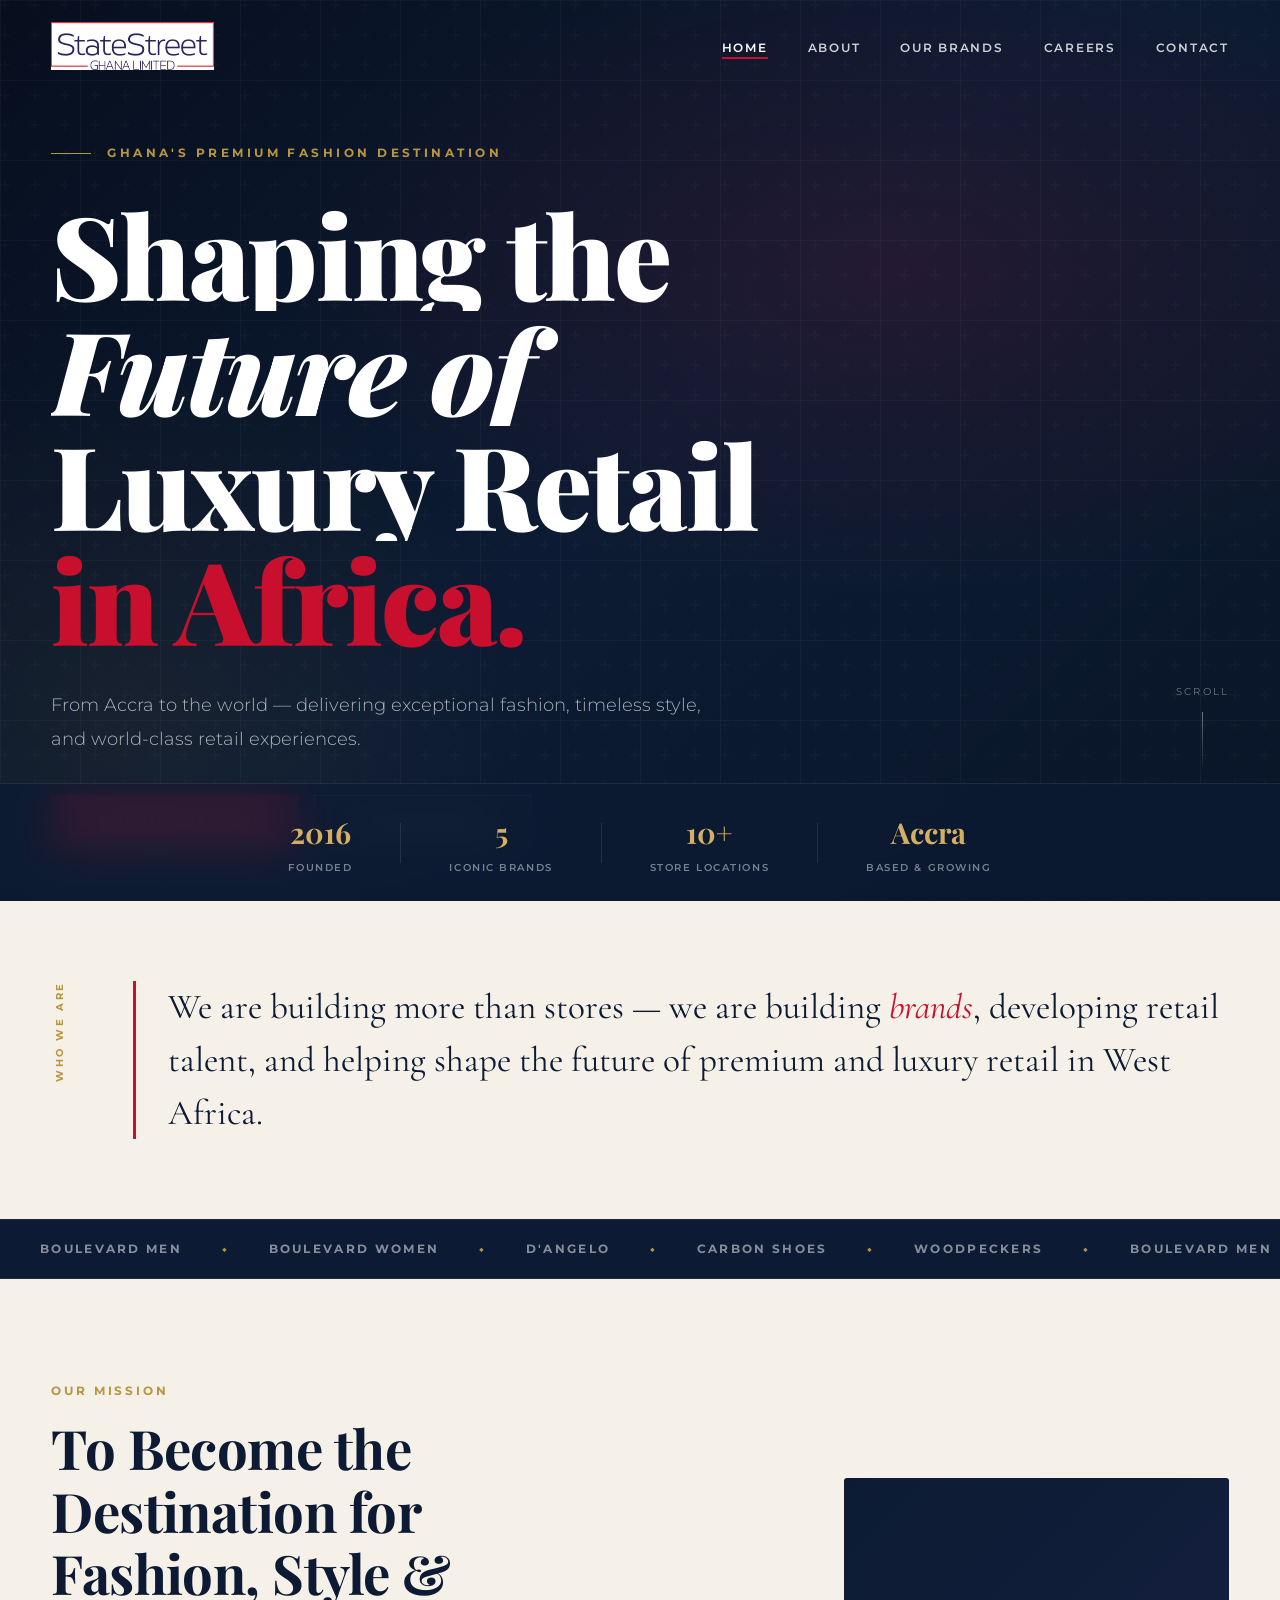
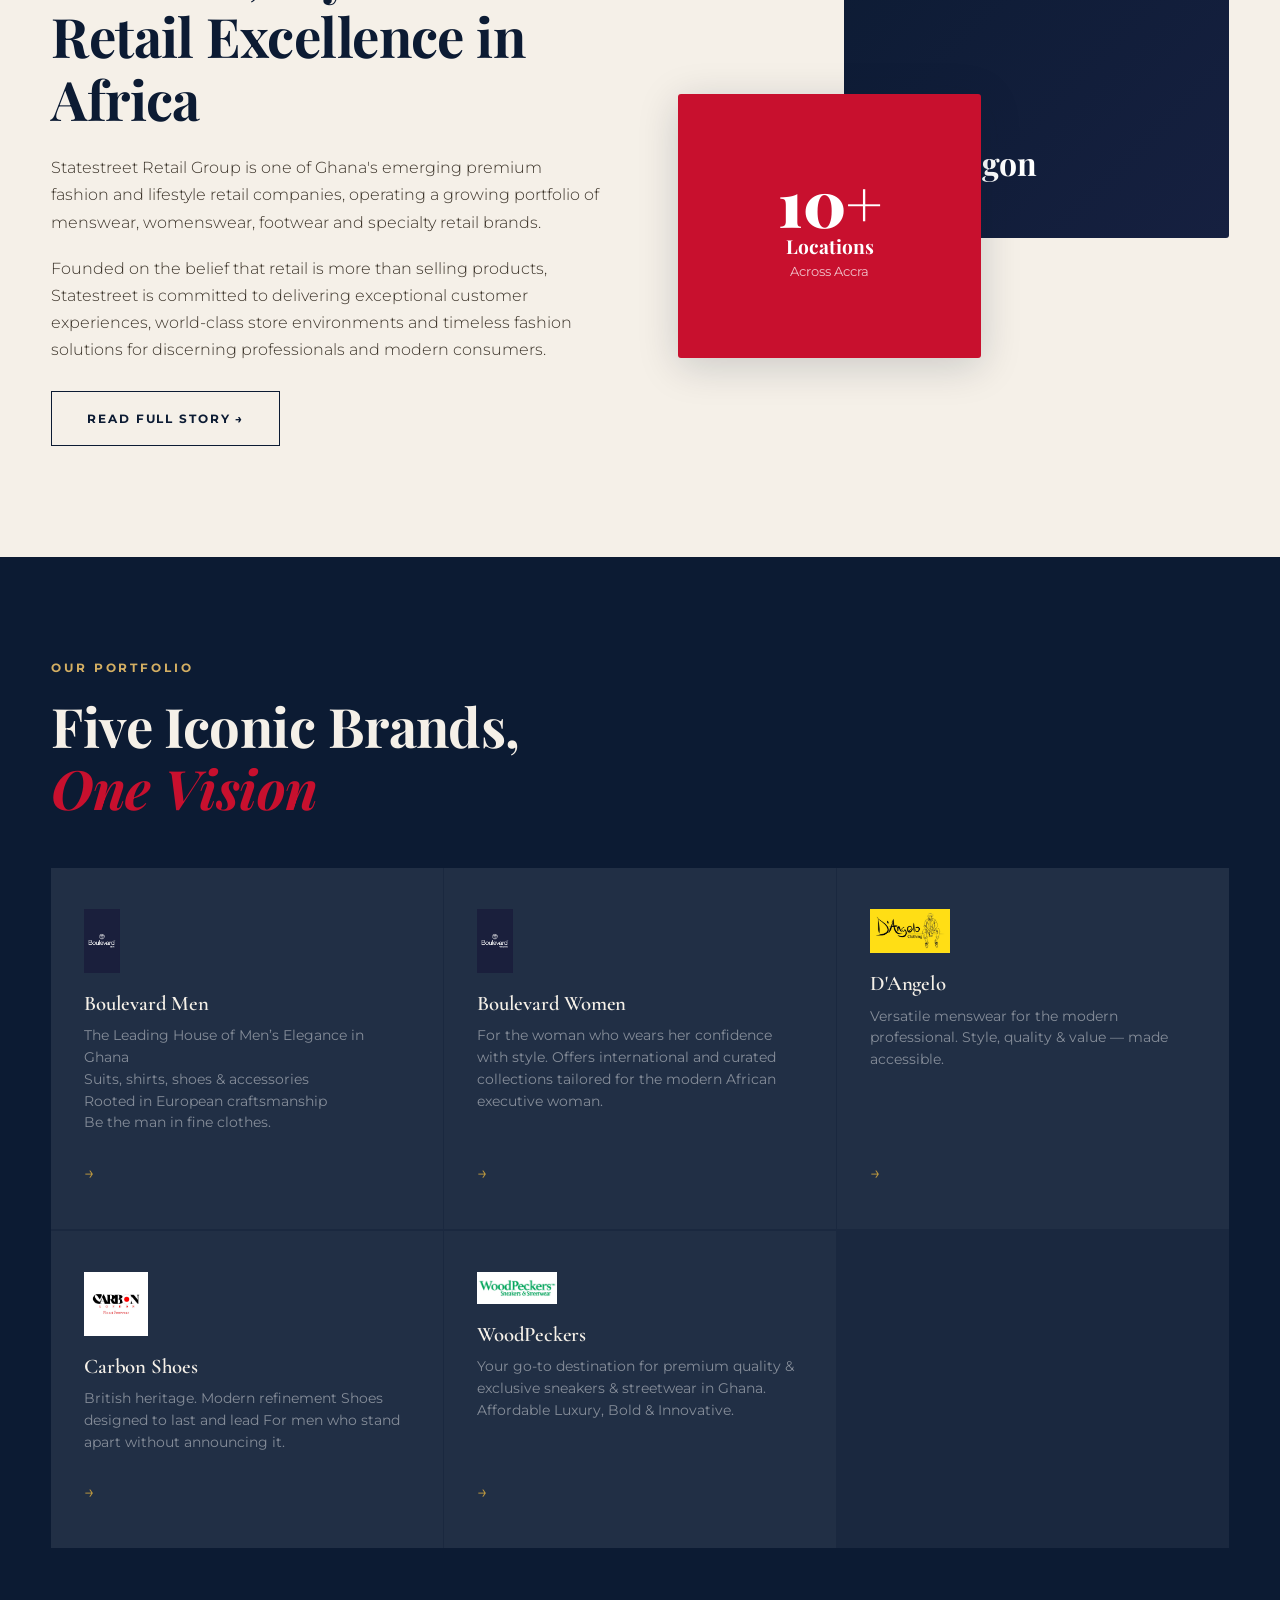
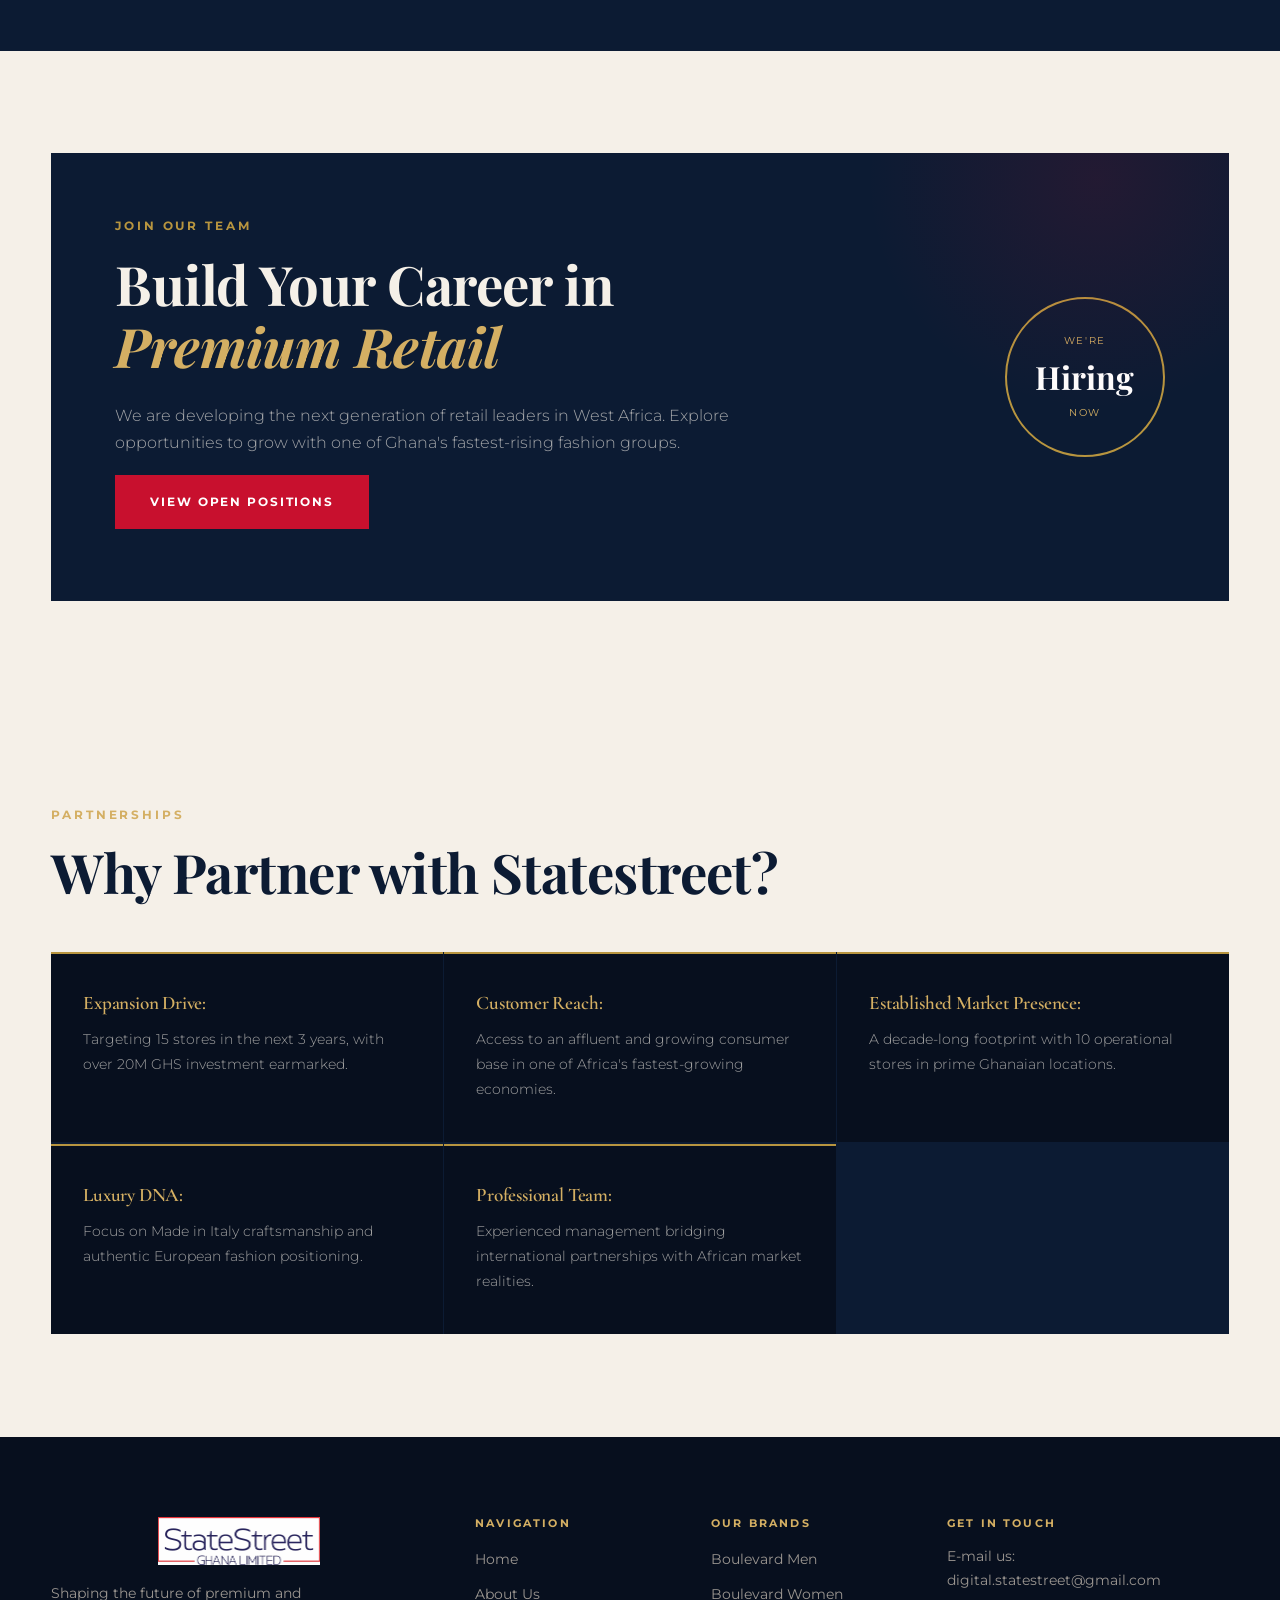
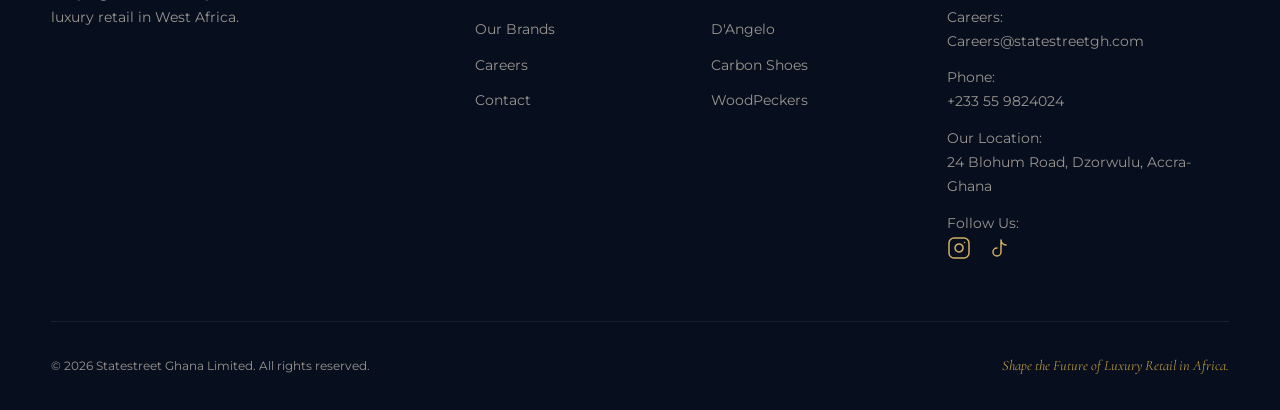
==== commit 54ae88c7: "feat(statstreet):added the partnership feature and brands page" ====
--- a/index.html
+++ b/index.html
@@ -17,6 +17,71 @@
   <link rel="preconnect" href="https://fonts.googleapis.com" />
   <link rel="preconnect" href="https://fonts.gstatic.com" crossorigin />
   <link href="https://fonts.googleapis.com/css2?family=Cormorant+Garamond:ital,wght@0,300;0,400;0,600;0,700;1,300;1,400&family=Montserrat:wght@300;400;500;600;700;800&family=Playfair+Display:ital,wght@0,700;0,900;1,700&display=swap" rel="stylesheet" />
+  <style>
+    /* ── WHY PARTNER SECTION ── */
+    .partner-section { background: var(--cream); }
+
+    .partner-grid {
+      display: grid;
+      grid-template-columns: repeat(3, 1fr);
+      gap: 1.5px;
+      margin-top: 3rem;
+      background: var(--navy);
+    }
+
+    .partner-card {
+      background: var(--navy-deep);
+      padding: 2.5rem 2rem;
+      position: relative;
+      transition: background 0.3s;
+    }
+    .partner-card:hover { background: var(--navy-mid); }
+
+    .partner-card::before {
+      content: '';
+      position: absolute;
+      top: 0; left: 0; right: 0;
+      height: 2px;
+      background: var(--gold);
+    }
+
+    .partner-card h3 {
+      font-family: var(--font-heading);
+      font-size: 1.2rem;
+      font-weight: 600;
+      color: var(--gold-light);
+      margin-bottom: 0.8rem;
+      font-style: normal;
+    }
+
+    .partner-card p {
+      font-size: 0.9rem;
+      color: rgba(245,240,232,0.65);
+      line-height: 1.75;
+      font-weight: 300;
+    }
+
+    /* Last two cards span to fill row evenly */
+    .partner-card:nth-child(4),
+    .partner-card:nth-child(5) {
+      grid-column: span 1;
+    }
+
+    /* Bottom row: 2 cards centred — achieved via wrapper */
+    .partner-grid-bottom {
+      display: grid;
+      grid-template-columns: repeat(2, 1fr);
+      gap: 1.5px;
+      background: var(--navy);
+    }
+
+    @media (max-width: 900px) {
+      .partner-grid { grid-template-columns: 1fr 1fr; }
+    }
+    @media (max-width: 600px) {
+      .partner-grid { grid-template-columns: 1fr; }
+    }
+  </style>
 </head>
 <body>
 
@@ -145,38 +210,39 @@
         <a href="pages/brands.html" class="brand-card">
           <div class="brand-card__icon"><img src="BoulevardMen.PNG" alt="Boulevard Men logo" /></div>
           <h3>Boulevard Men</h3>
-          <p>Ghana's leading premium men's fashion house, specializing in suits, shirts, shoes, and accessories.</p>
-          <p>Carries Italian and European labels including Zecca suits, GenersoMilano, Cordone 1956 shirts, Alessandro Gherandi shirts, Harris</p>
-          <p>Florence, Fratelli Bogioli and</p>
-          <p>Positioned as the go-to destination for modern gentlemen seeking quiet luxury.</p>
+          <p>The Leading House of Men’s Elegance in Ghana</p>
+          <p>Suits, shirts, shoes & accessories</p>
+          <p>Rooted in European craftsmanship</p>
+          <p>Be the man in fine clothes.</p>
           <span class="brand-card__arrow">→</span>
         </a>
         <a href="pages/brands.html" class="brand-card">
           <div class="brand-card__icon"><img src="BoulevardWomen.PNG" alt="Boulevard Women logo" /></div>
           <h3>Boulevard Women</h3>
-          <p>Focused on professional women's fashion, luxury shoes, handbags, and accessories.
-             Offers international and curated collections tailored for the modern African executive woman.</p>
+          <p>For the woman who wears her confidence with style. 
+           Offers international and curated collections tailored for the modern African executive woman.</p>
           <span class="brand-card__arrow">→</span>
         </a>
         <a href="pages/brands.html" class="brand-card">
           <div class="brand-card__icon"><img src="D'angelo.JPG.jpeg" alt="D'Angelo logo" /></div>
           <h3>D'Angelo</h3>
-          <p>Mid-level men's wear label specializing in suits and accessories for the average Ghanaian worker.
-             Recently relaunched campaign: "Inspired by You", with adjusted pricing to increase accessibility..</p>
+          <p>Versatile menswear for the modern professional.
+              Style, quality & value — made accessible.</p>
           <span class="brand-card__arrow">→</span>
         </a>
         <a href="pages/brands.html" class="brand-card">
           <div class="brand-card__icon"><img src="Carbon.JPG.jpeg" alt="Carbon Shoes logo" /></div>
           <h3>Carbon Shoes</h3>
-          <p>A British-heritage inspired shoe boutique with a focus on craftsmanship and heritage leathers.
-            Positioned for convenience shopping at Palace Mall..</p>
+          <p>British heritage. Modern refinement
+            Shoes designed to last and lead
+            For men who stand apart without announcing it.</p>
           <span class="brand-card__arrow">→</span>
         </a>
         <a href="pages/brands.html" class="brand-card">
           <div class="brand-card__icon"><img src="Woodpeckers.PNG" alt="WoodPeckers logo" /></div>
           <h3>WoodPeckers</h3>
-          <p>A youth-driven brand focusing on sneakers, athleisure, and streetwear,
-            Appeals to Ghana's fast-growing Gen Z and millennial consumer base.</p>
+          <p>Your go-to destination for premium quality & exclusive sneakers & streetwear in Ghana.
+              Affordable Luxury, Bold & Innovative.</p>
           <span class="brand-card__arrow">→</span>
         </a>
       </div>
@@ -199,6 +265,36 @@
             <strong>Hiring</strong>
             <span>Now</span>
           </div>
+        </div>
+      </div>
+    </div>
+  </section>
+
+  <!-- WHY PARTNER WITH STATESTREET -->
+  <section class="partner-section section section--dark">
+    <div class="container">
+      <p class="section-label light">Partnerships</p>
+      <h2 class="section-title">Why Partner with Statestreet?</h2>
+      <div class="partner-grid">
+        <div class="partner-card">
+          <h3>Expansion Drive:</h3>
+          <p>Targeting 15 stores in the next 3 years, with over 20M GHS investment earmarked.</p>
+        </div>
+        <div class="partner-card">
+          <h3>Customer Reach:</h3>
+          <p>Access to an affluent and growing consumer base in one of Africa's fastest-growing economies.</p>
+        </div>
+        <div class="partner-card">
+          <h3>Established Market Presence:</h3>
+          <p>A decade-long footprint with 10 operational stores in prime Ghanaian locations.</p>
+        </div>
+        <div class="partner-card">
+          <h3>Luxury DNA:</h3>
+          <p>Focus on Made in Italy craftsmanship and authentic European fashion positioning.</p>
+        </div>
+        <div class="partner-card">
+          <h3>Professional Team:</h3>
+          <p>Experienced management bridging international partnerships with African market realities.</p>
         </div>
       </div>
     </div>
@@ -239,11 +335,9 @@
           <p>Phone:<br /><a href="tel:+233559824024">+233 55 9824024</a></p>
           <p>Our Location:<br />24 Blohum Road, Dzorwulu, Accra-Ghana</p>
           <p>Follow Us:<br />
-            <!-- Instagram -->
             <a href="https://www.instagram.com/statestreet.retailgroup" target="_blank" rel="noopener" class="footer-social-btn" aria-label="Instagram">
               <svg viewBox="0 0 24 24" stroke-linecap="round" stroke-linejoin="round"><rect x="2" y="2" width="20" height="20" rx="5"/><path d="M16 11.37A4 4 0 1 1 12.63 8 4 4 0 0 1 16 11.37z"/><line x1="17.5" y1="6.5" x2="17.51" y2="6.5"/></svg>
             </a>
-            <!-- TikTok -->
             <a href="https://www.tiktok.com/@statestreetretailgroup?is_from_webapp=1&sender_device=pcheir" target="_blank" rel="noopener" class="footer-social-btn" aria-label="TikTok">
               <svg viewBox="0 0 24 24" stroke-linecap="round" stroke-linejoin="round"><path d="M9 12a4 4 0 1 0 4 4V4a5 5 0 0 0 5 5"/></svg>
             </a>
@@ -260,9 +354,4 @@
   <script src="js/nav.js"></script>
   <script src="js/animations.js"></script>
 </body>
-</html>
-
-
-
-
-
+</html>
--- a/css/home.css
+++ b/css/home.css
@@ -463,4 +463,54 @@
   .hero__stat-strip { flex-wrap: wrap; }
   .brands-grid { grid-template-columns: 1fr; }
   .hero__title { font-size: clamp(2.5rem, 14vw, 5rem); }
-}
+
+  /* ── WHY PARTNER ── */
+.partner-section { background: var(--navy) !important; }
+
+.partner-grid {
+  display: grid;
+  grid-template-columns: repeat(3, 1fr);
+  gap: 1.5px;
+  margin-top: 3rem;
+  background: rgba(255,255,255,0.06);
+}
+
+.partner-card {
+  background: rgba(255,255,255,0.03);
+  padding: 2.5rem 2rem;
+  position: relative;
+  transition: background 0.3s;
+}
+.partner-card:hover { background: rgba(255,255,255,0.07); }
+
+.partner-card::before {
+  content: '';
+  position: absolute;
+  top: 0; left: 0; right: 0;
+  height: 2px;
+  background: var(--gold);
+}
+
+.partner-card h3 {
+  font-family: var(--font-heading);
+  font-size: 1.2rem;
+  font-weight: 600;
+  color: var(--gold-light);
+  margin-bottom: 0.8rem;
+  font-style: normal;
+}
+
+.partner-card p {
+  font-size: 0.9rem;
+  color: rgba(245,240,232,0.65);
+  line-height: 1.75;
+  font-weight: 300;
+}
+
+@media (max-width: 900px) {
+  .partner-grid { grid-template-columns: 1fr 1fr; }
+}
+@media (max-width: 600px) {
+  .partner-grid { grid-template-columns: 1fr; }
+}
+}
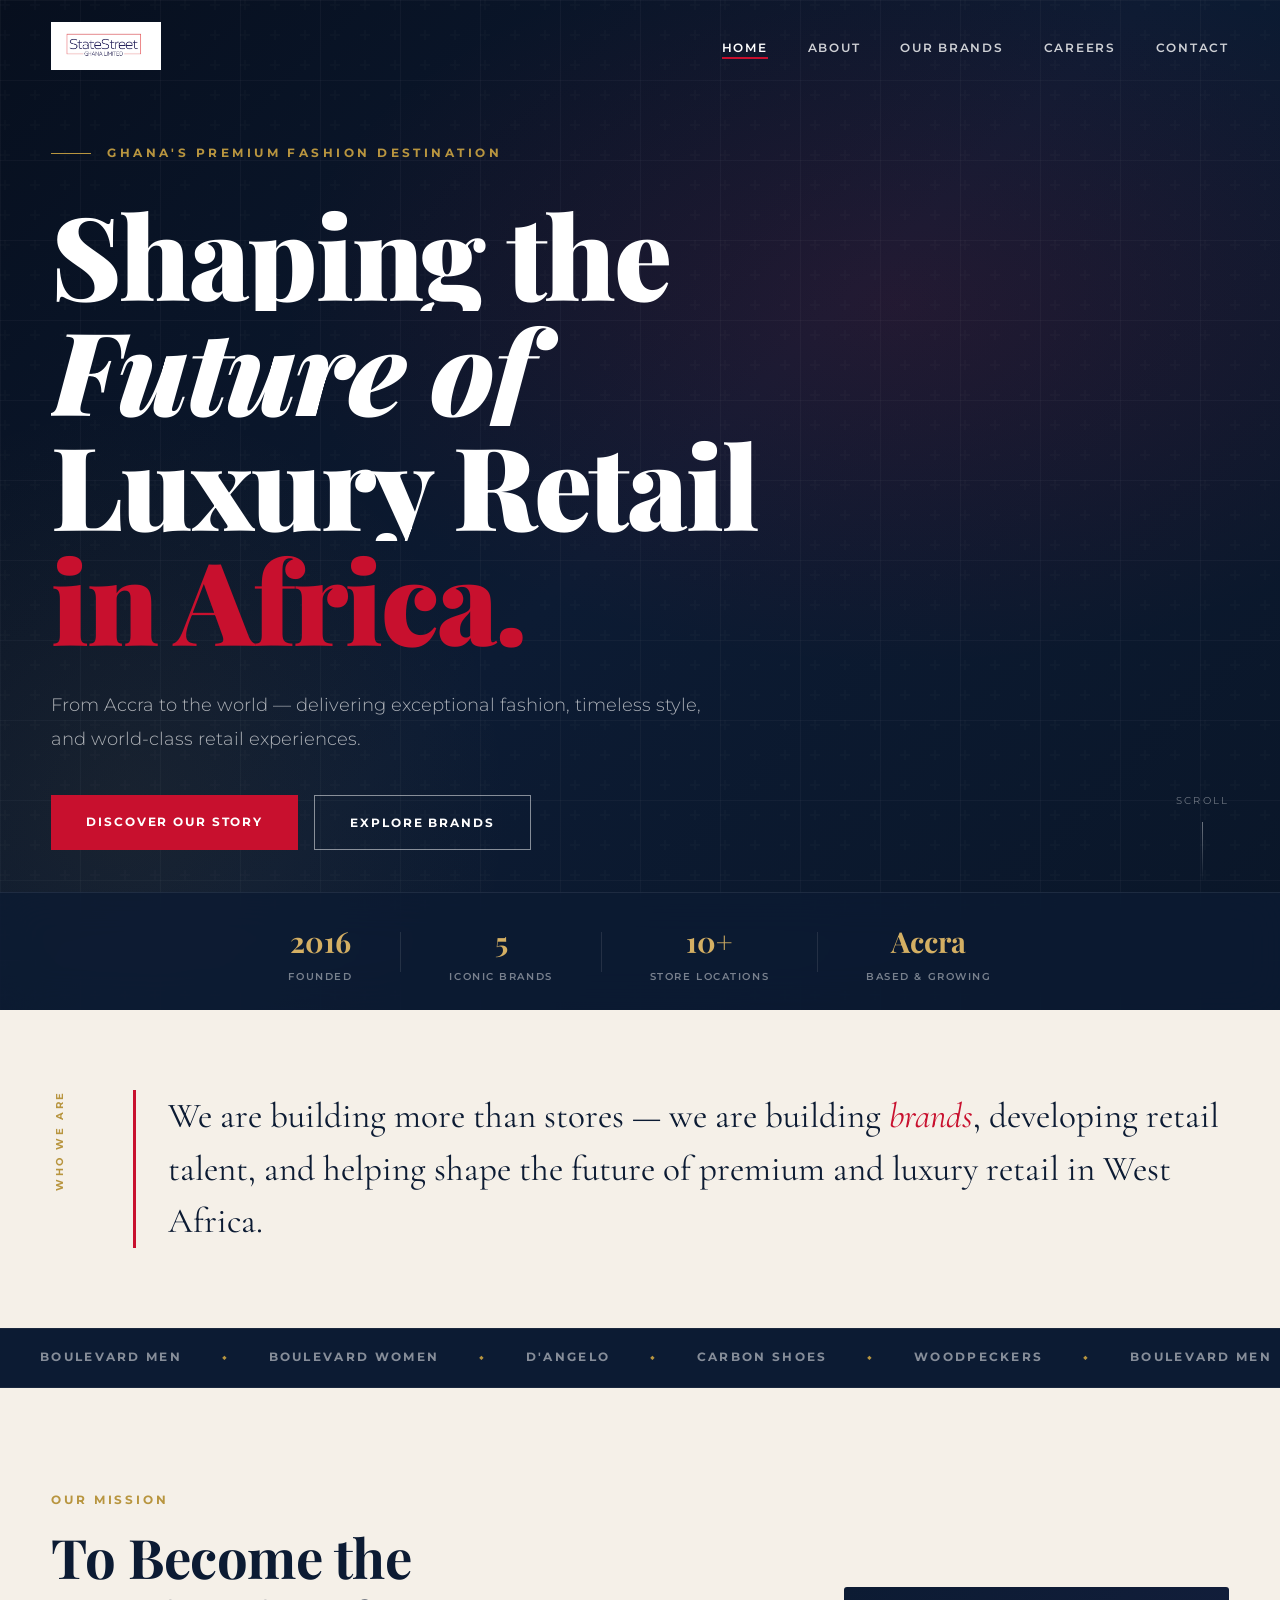
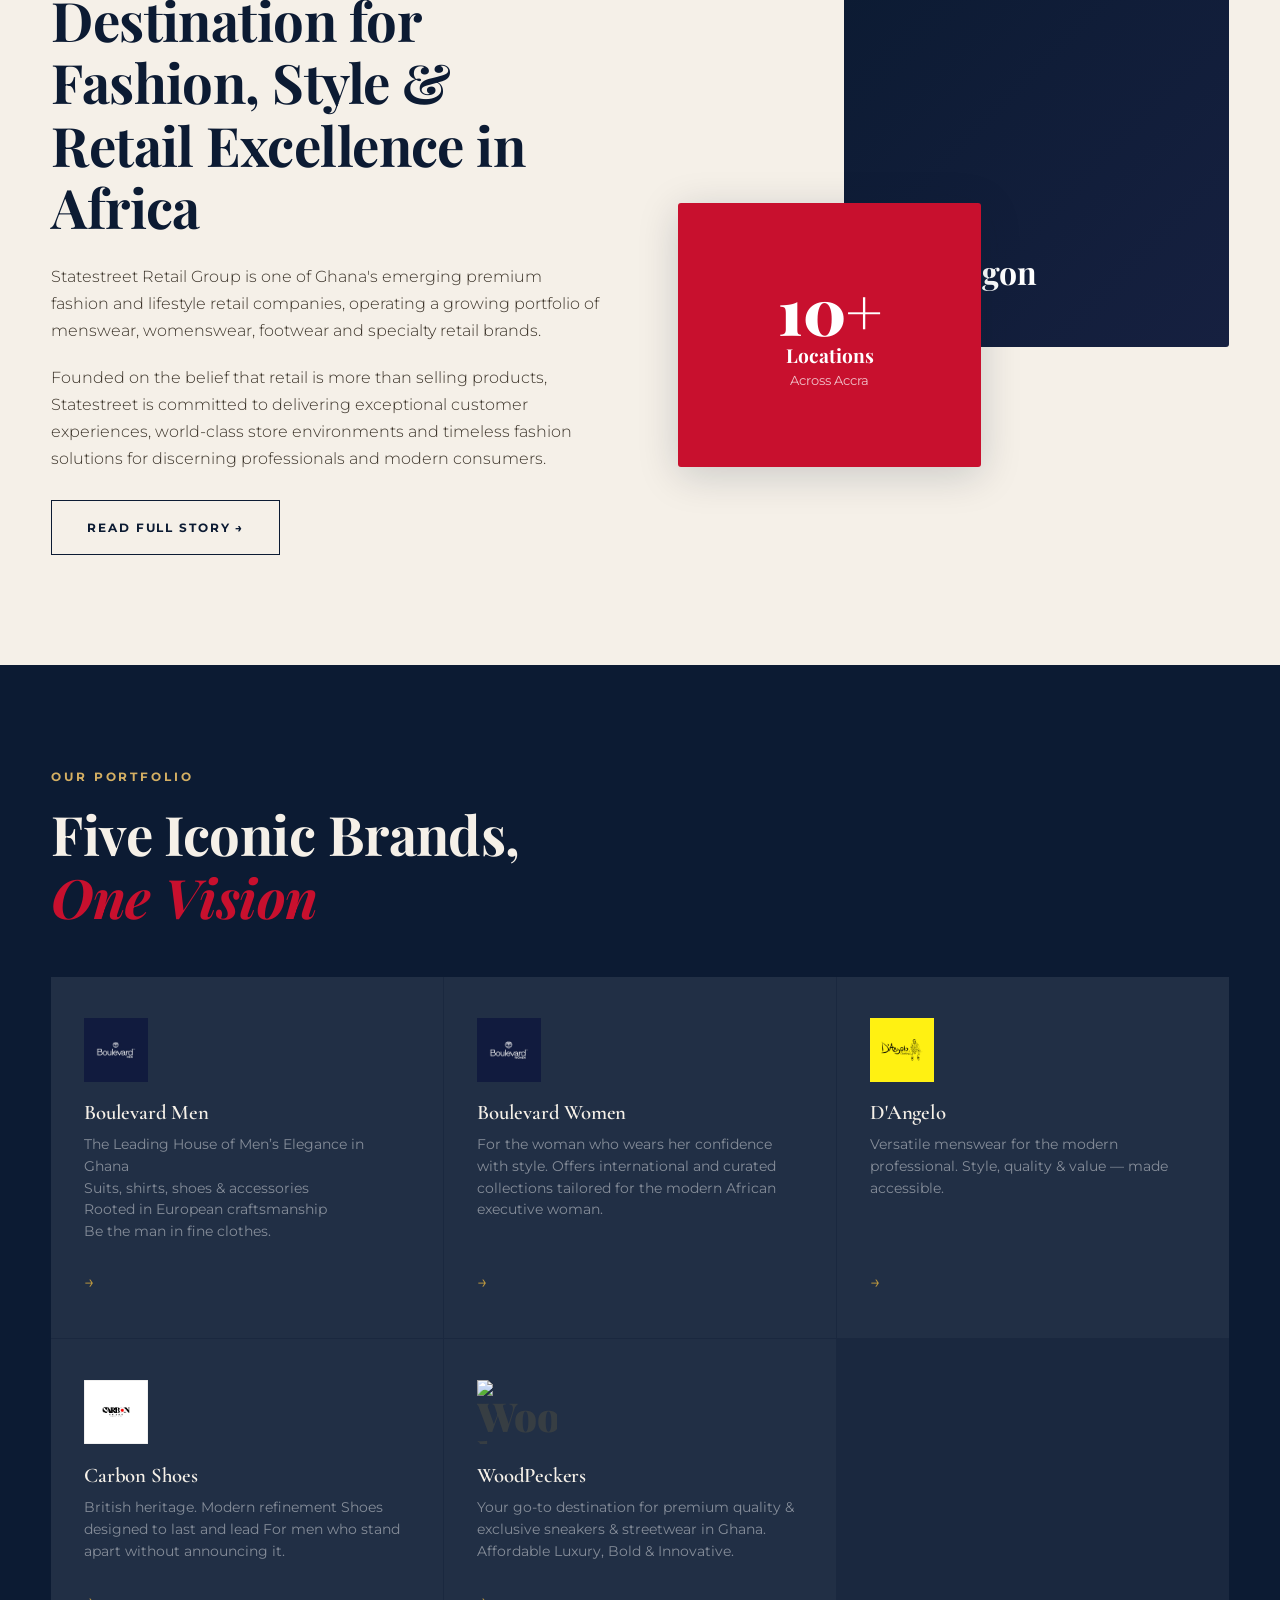
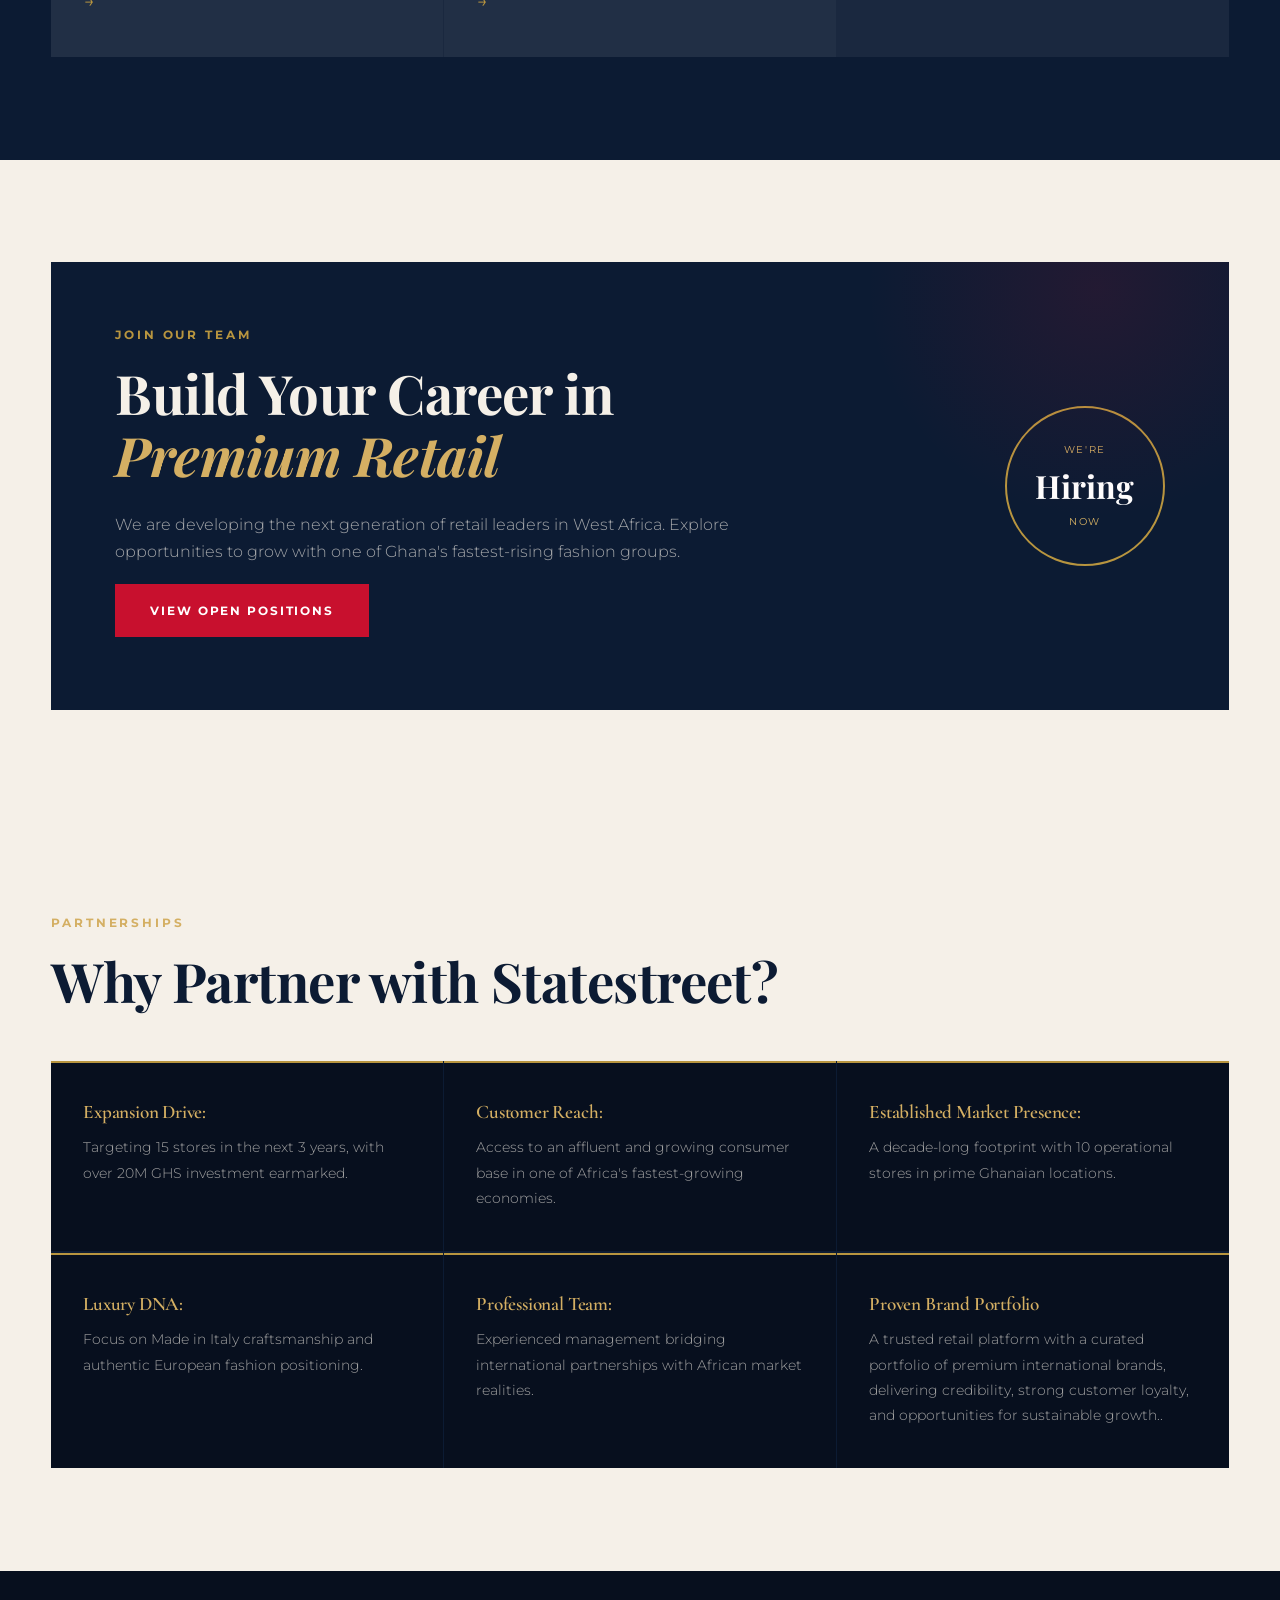
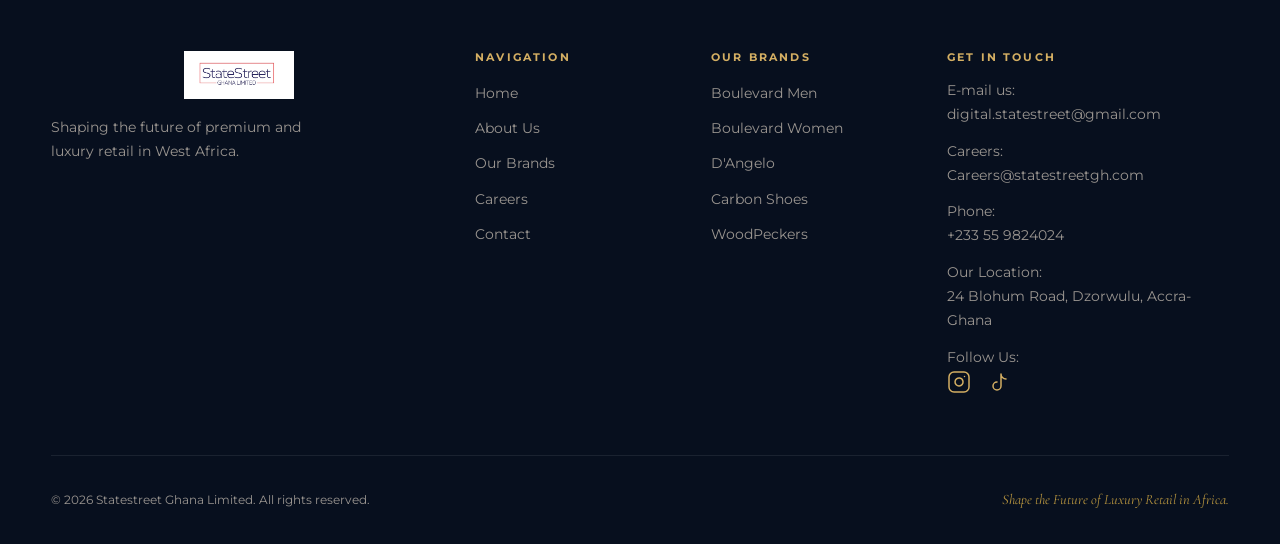
==== commit 0b6f7758: "feat(STATESTREET): modified brand logos" ====
--- a/index.html
+++ b/index.html
@@ -208,7 +208,7 @@
       <h2 class="section-title light">Five Iconic Brands,<br /><em>One Vision</em></h2>
       <div class="brands-grid">
         <a href="pages/brands.html" class="brand-card">
-          <div class="brand-card__icon"><img src="BoulevardMen.PNG" alt="Boulevard Men logo" /></div>
+          <div class="brand-card__icon"><img src="Boulevardmen.jpeg" alt="Boulevard Men logo" /></div>
           <h3>Boulevard Men</h3>
           <p>The Leading House of Men’s Elegance in Ghana</p>
           <p>Suits, shirts, shoes & accessories</p>
@@ -217,7 +217,7 @@
           <span class="brand-card__arrow">→</span>
         </a>
         <a href="pages/brands.html" class="brand-card">
-          <div class="brand-card__icon"><img src="BoulevardWomen.PNG" alt="Boulevard Women logo" /></div>
+          <div class="brand-card__icon"><img src="boulevardWomen.jpeg" alt="Boulevard Women logo" /></div>
           <h3>Boulevard Women</h3>
           <p>For the woman who wears her confidence with style. 
            Offers international and curated collections tailored for the modern African executive woman.</p>
@@ -239,7 +239,7 @@
           <span class="brand-card__arrow">→</span>
         </a>
         <a href="pages/brands.html" class="brand-card">
-          <div class="brand-card__icon"><img src="Woodpeckers.PNG" alt="WoodPeckers logo" /></div>
+          <div class="brand-card__icon"><img src="WoodPeckers.jpeg" alt="WoodPeckers logo" /></div>
           <h3>WoodPeckers</h3>
           <p>Your go-to destination for premium quality & exclusive sneakers & streetwear in Ghana.
               Affordable Luxury, Bold & Innovative.</p>
@@ -295,6 +295,10 @@
         <div class="partner-card">
           <h3>Professional Team:</h3>
           <p>Experienced management bridging international partnerships with African market realities.</p>
+        </div>
+        <div class="partner-card">
+          <h3>Proven Brand Portfolio</h3>
+          <p>A trusted retail platform with a curated portfolio of premium international brands, delivering credibility, strong customer loyalty, and opportunities for sustainable growth..</p>
         </div>
       </div>
     </div>
--- a/css/home.css
+++ b/css/home.css
@@ -42,6 +42,7 @@
   z-index: 2;
   padding: clamp(1.2rem, 4vw, 4rem);
   padding-top: 9rem;
+  padding-bottom: 10rem;
   max-width: 1280px;
   margin: 0 auto;
   width: 100%;
@@ -469,7 +470,7 @@
 
 .partner-grid {
   display: grid;
-  grid-template-columns: repeat(3, 1fr);
+  grid-template-columns: repeat(2, 1fr);
   gap: 1.5px;
   margin-top: 3rem;
   background: rgba(255,255,255,0.06);
@@ -513,4 +514,4 @@
 @media (max-width: 600px) {
   .partner-grid { grid-template-columns: 1fr; }
 }
-}
+}
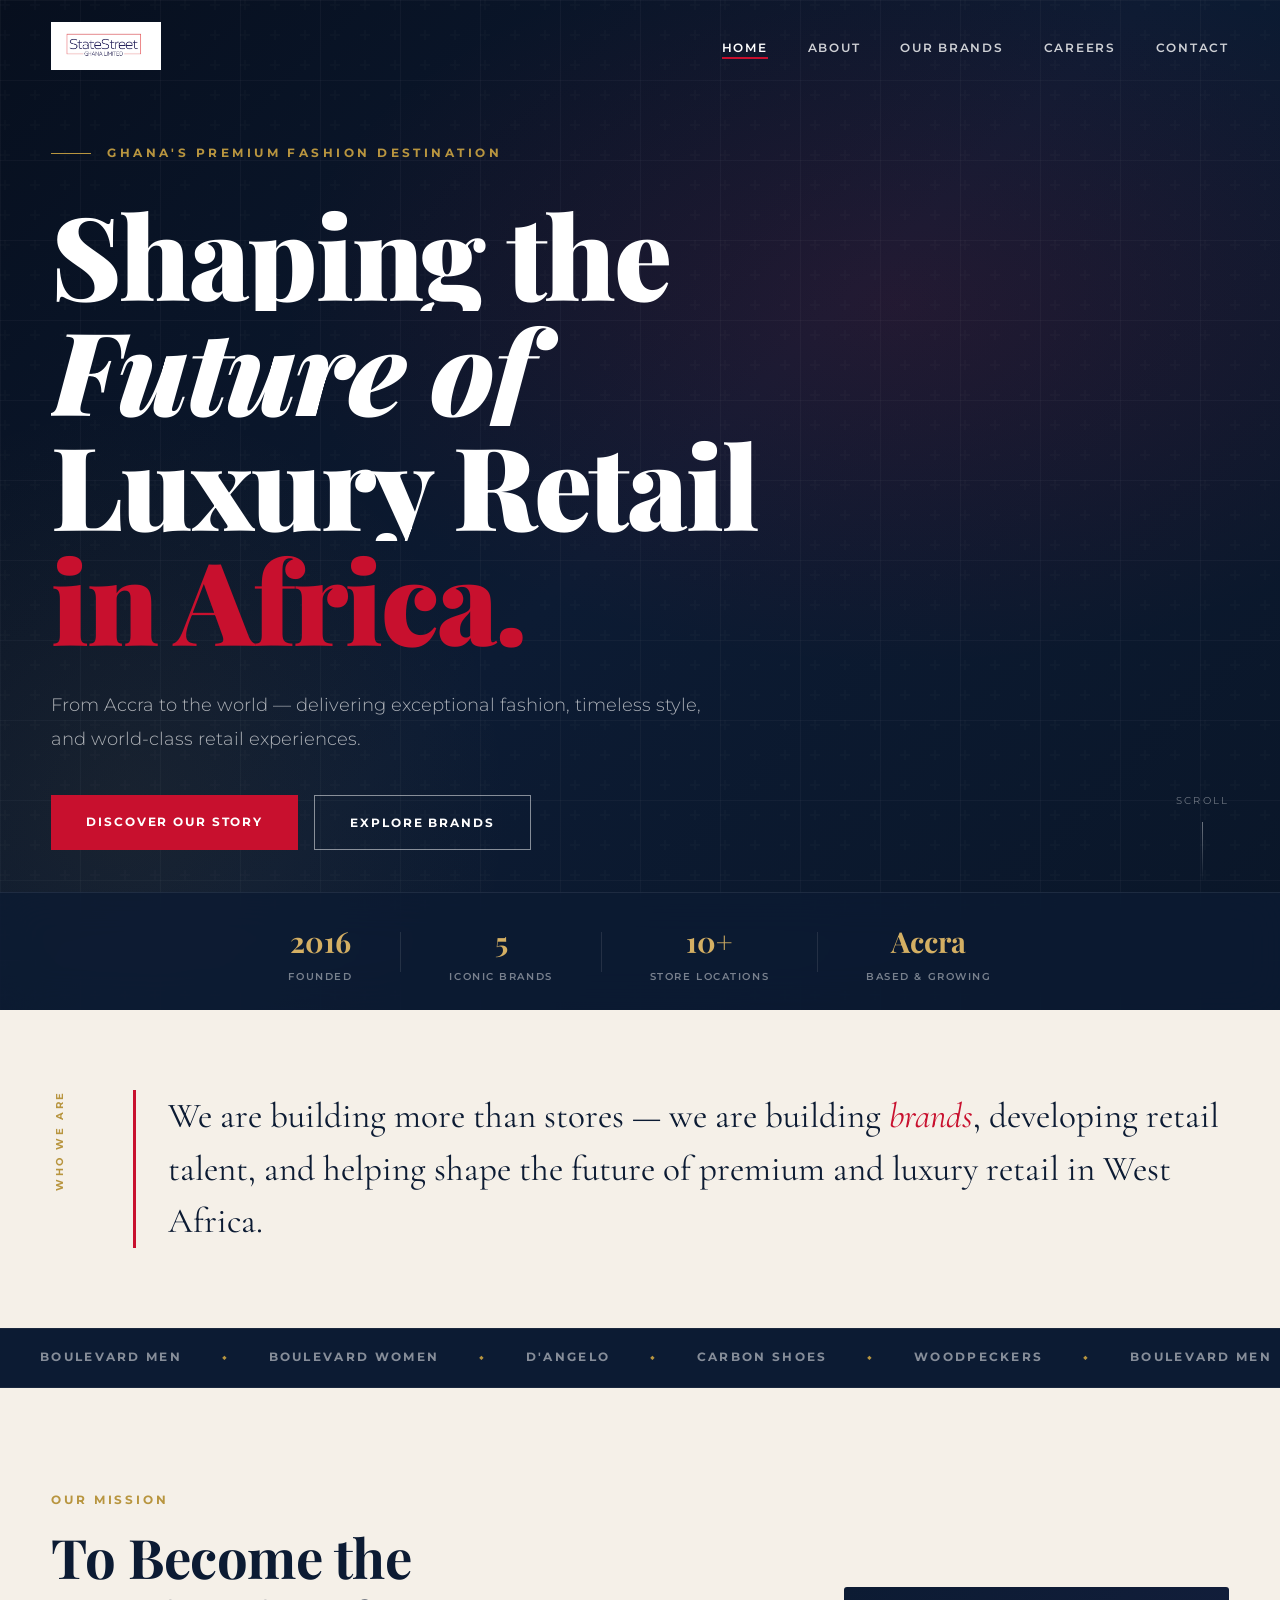
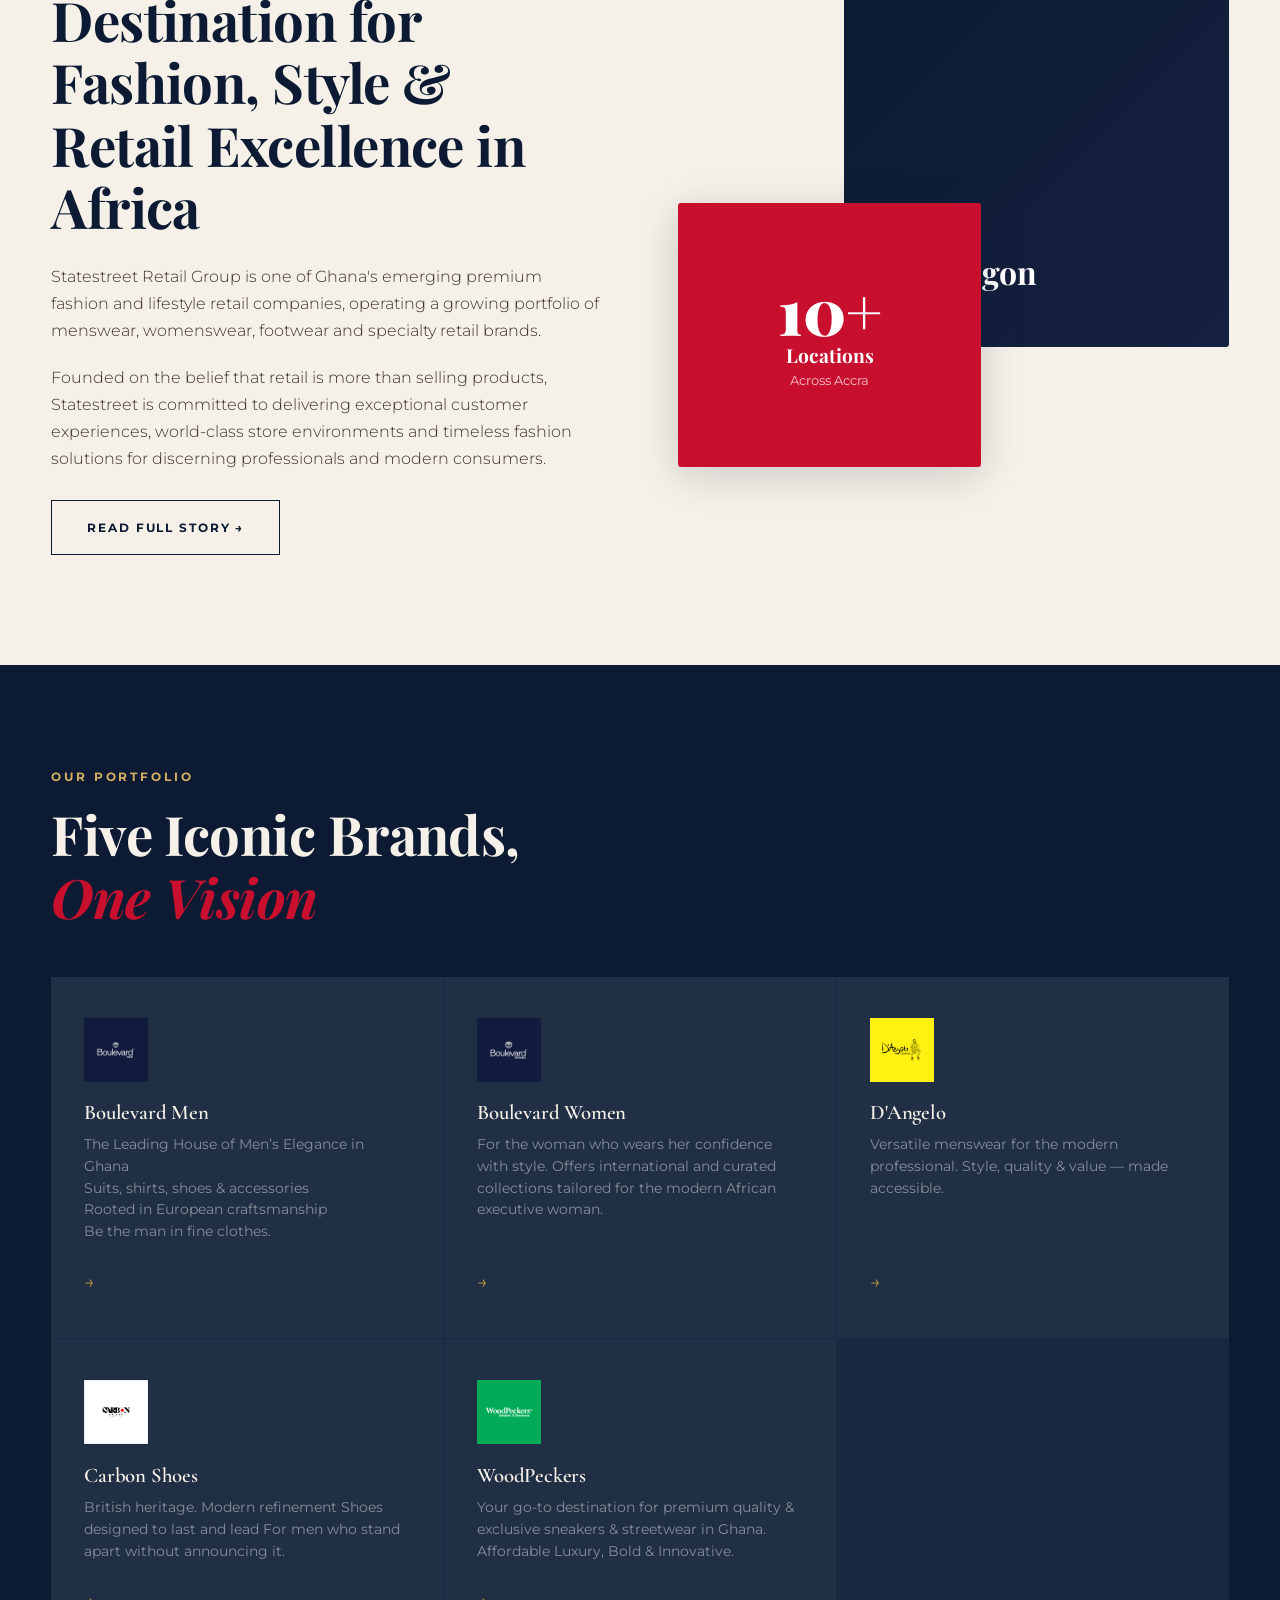
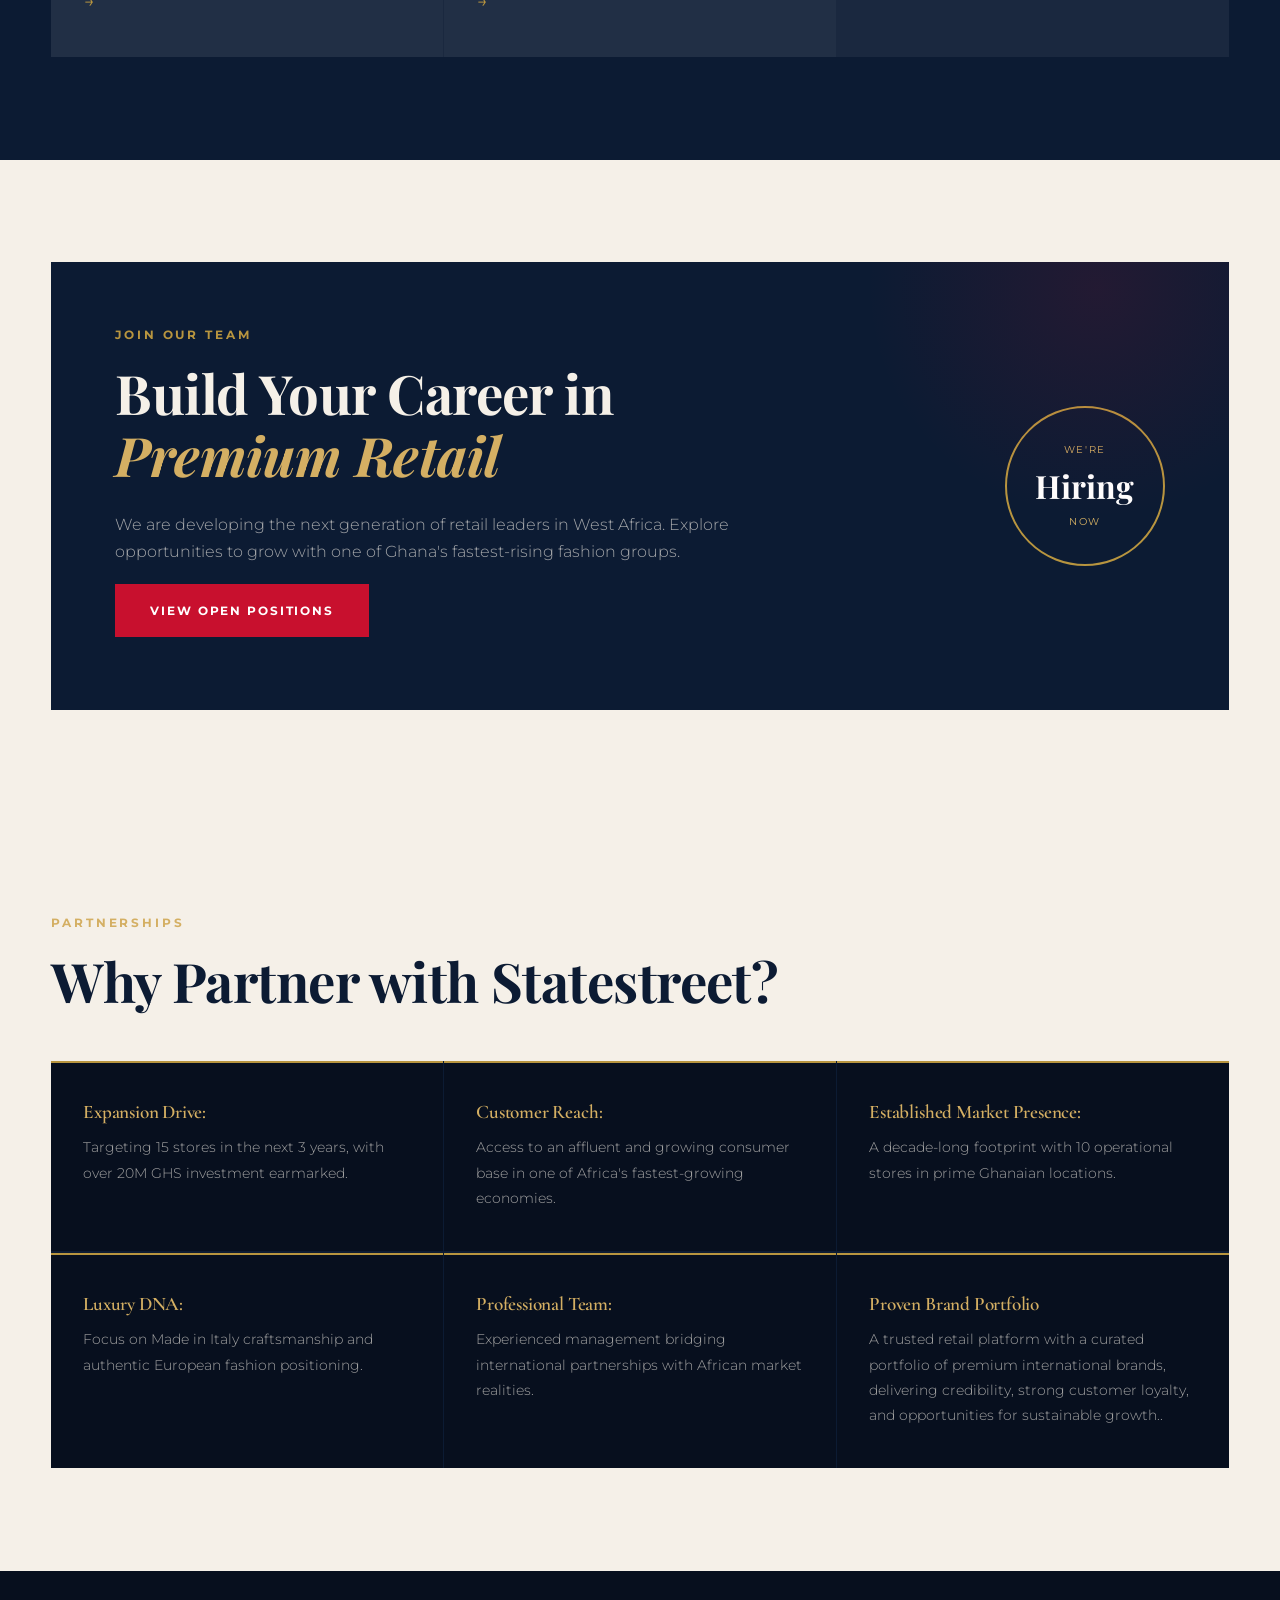
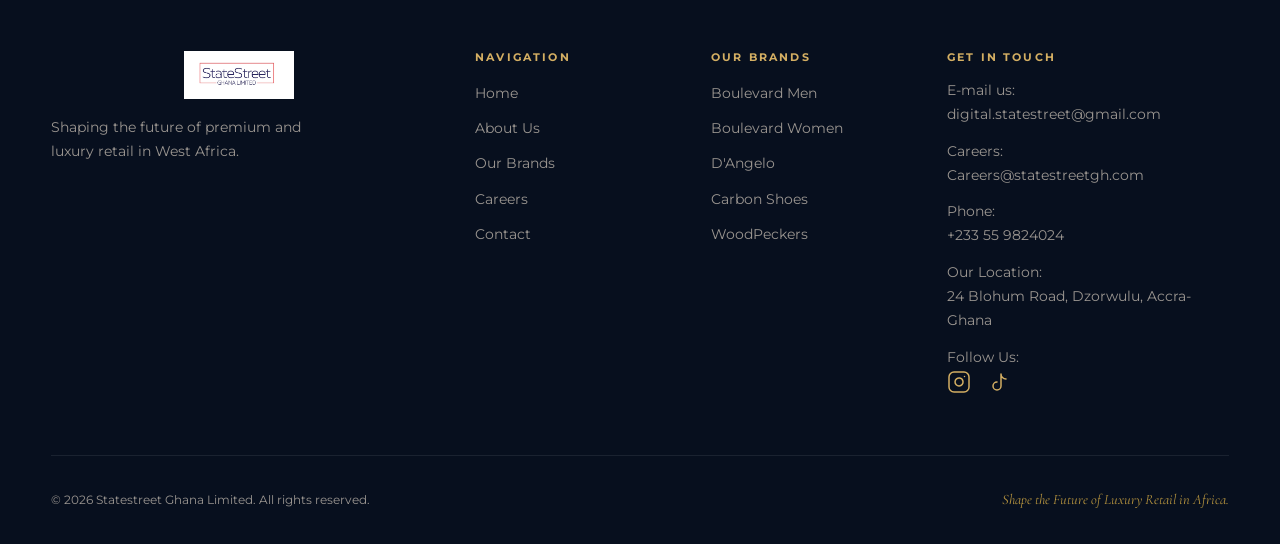
==== commit 92a166dc: "feat(STATESTREET): modified brand logo for woodpeckers" ====
--- a/index.html
+++ b/index.html
@@ -239,7 +239,7 @@
           <span class="brand-card__arrow">→</span>
         </a>
         <a href="pages/brands.html" class="brand-card">
-          <div class="brand-card__icon"><img src="WoodPeckers.jpeg" alt="WoodPeckers logo" /></div>
+          <div class="brand-card__icon"><img src="Woodpeckers.jpeg" alt="WoodPeckers logo" /></div>
           <h3>WoodPeckers</h3>
           <p>Your go-to destination for premium quality & exclusive sneakers & streetwear in Ghana.
               Affordable Luxury, Bold & Innovative.</p>
